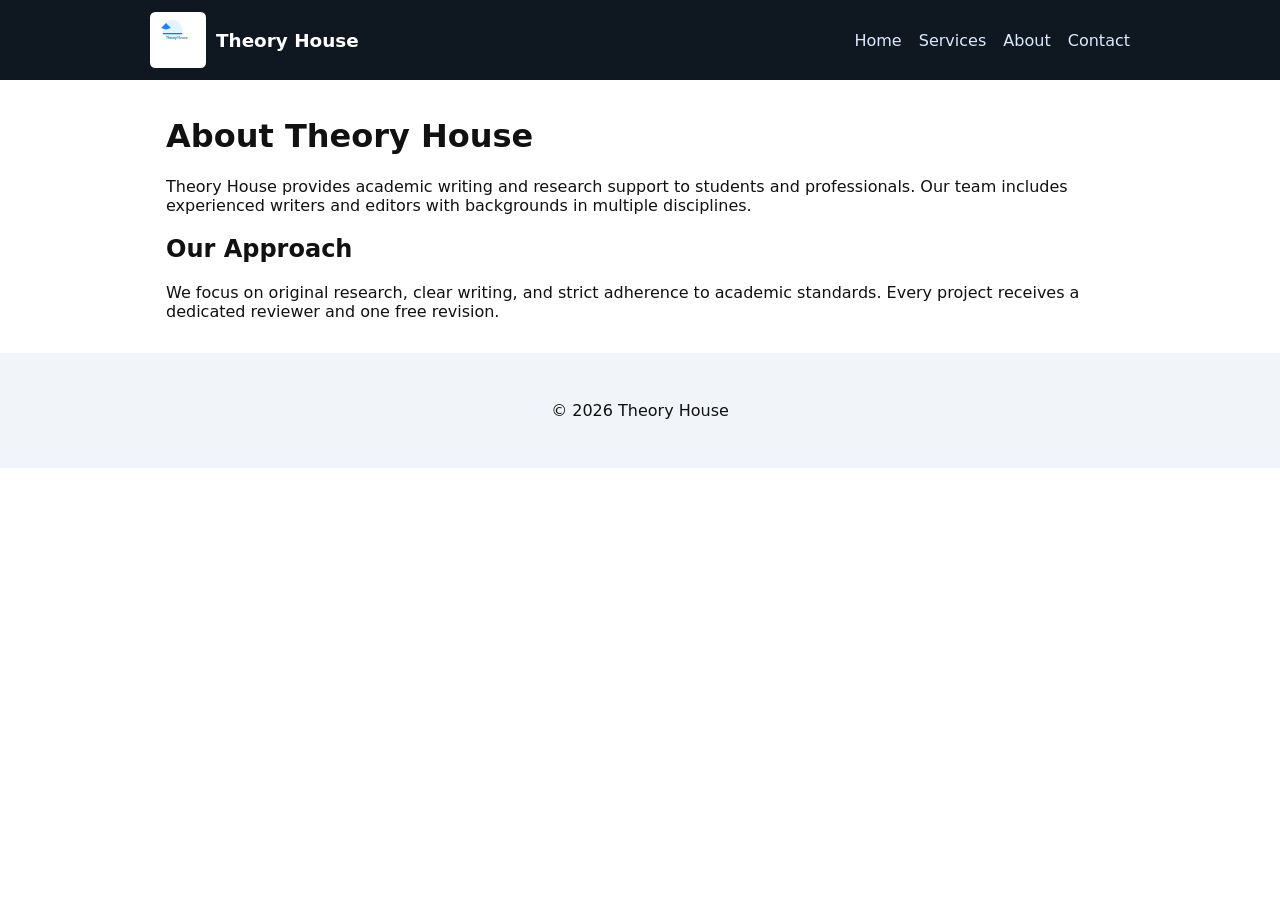
==== about.html @ 5266f12f "Add multi-page site, styles, and placeholder images/logo" ====
<!doctype html>
<html lang="en">
<head>
  <meta charset="utf-8" />
  <meta name="viewport" content="width=device-width,initial-scale=1" />
  <title>About — Theory House</title>
  <link rel="stylesheet" href="/styles.css">
</head>
<body>
  <header class="site-header">
    <div class="container header-inner">
      <a class="brand" href="/index.html">
        <img class="logo" src="/images/logo.svg" alt="Theory House logo">
        <span class="site-title">Theory House</span>
      </a>
      <nav class="site-nav">
        <a href="/index.html">Home</a>
        <a href="/services.html">Services</a>
        <a href="/about.html">About</a>
        <a href="/contact.html">Contact</a>
      </nav>
    </div>
  </header>

  <main class="container">
    <h1>About Theory House</h1>
    <p>Theory House provides academic writing and research support to students and professionals. Our team includes experienced writers and editors with backgrounds in multiple disciplines.</p>

    <h2>Our Approach</h2>
    <p>We focus on original research, clear writing, and strict adherence to academic standards. Every project receives a dedicated reviewer and one free revision.</p>

  </main>

  <footer class="site-footer">
    <div class="container">
      <p>&copy; 2026 Theory House</p>
    </div>
  </footer>
</body>
</html>
---- styles.css ----
/* styles.css */
:root{--accent:#0b76ff;--bg:#fff;--text:#111}
*{box-sizing:border-box}
body{font-family:system-ui,-apple-system,Segoe UI,Roboto,Arial,Helvetica,sans-serif;color:var(--text);margin:0;background:var(--bg)}
.container{max-width:980px;margin:0 auto;padding:1rem}
.site-header{background:#0f1720;color:#fff}
.header-inner{display:flex;align-items:center;justify-content:space-between;padding:0.75rem 0}
.brand{display:flex;align-items:center;gap:10px;text-decoration:none;color:inherit}
.logo{height:56px;width:auto}
.site-title{font-weight:700;font-size:1.15rem}
.site-nav a{color:#dbeafe;margin-left:12px;text-decoration:none}
.hero{display:flex;gap:24px;align-items:center;padding:2rem 0}
.hero-image{width:220px;max-width:35%;height:auto}
.hero-text h1{margin:0 0 0.5rem 0;font-size:1.8rem}
.cta{display:inline-block;background:var(--accent);color:#fff;padding:10px 14px;border-radius:6px;text-decoration:none}
.preview-grid{display:grid;grid-template-columns:repeat(auto-fit,minmax(220px,1fr));gap:16px;margin-top:1.5rem}
.preview-grid article{background:#f8fafc;padding:16px;border-radius:8px}
.preview-grid img{height:80px;width:auto}
.service{display:flex;gap:18px;align-items:flex-start;padding:18px 0;border-bottom:1px solid #eee}
.service img{width:140px}
.contact-form label{display:block;margin-bottom:0.75rem}
.contact-form input,.contact-form textarea,.contact-form select{width:100%;padding:8px;border:1px solid #ddd;border-radius:6px}
button{background:var(--accent);border:none;color:#fff;padding:10px 14px;border-radius:6px}
.site-footer{padding:1rem 0;text-align:center;background:#f1f5f9}
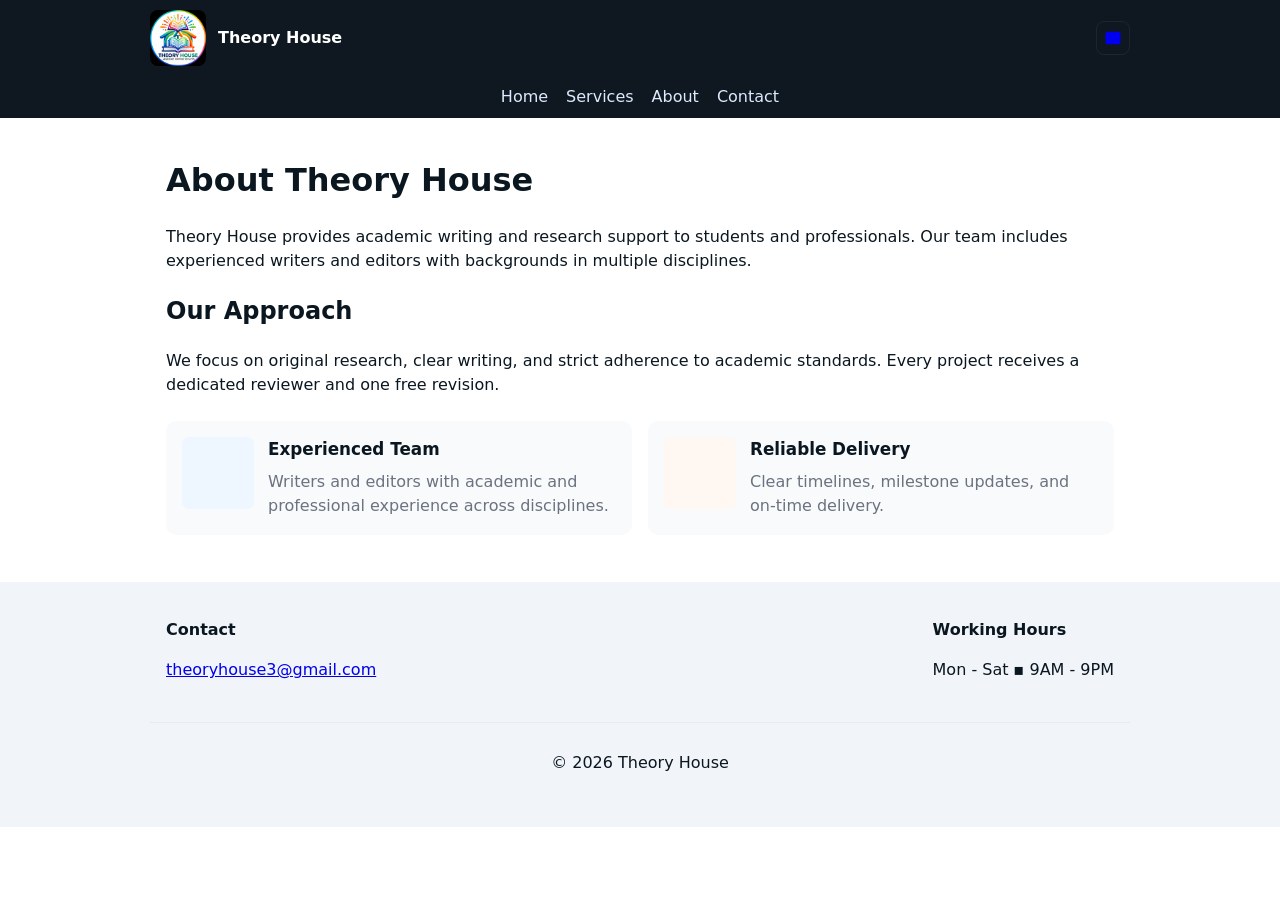
==== commit 35aad32a: "Refactor header and footer in about.html Updated header and footer structure for consistency and add" ====
--- a/about.html
+++ b/about.html
@@ -4,22 +4,23 @@
   <meta charset="utf-8" />
   <meta name="viewport" content="width=device-width,initial-scale=1" />
   <title>About — Theory House</title>
-  <link rel="stylesheet" href="/styles.css">
+  <link rel="stylesheet" href="styles.css">
 </head>
 <body>
+  <!-- reuse same header/nav as index.html for consistency -->
   <header class="site-header">
-    <div class="container header-inner">
-      <a class="brand" href="/index.html">
-        <img class="logo" src="/images/logo.svg" alt="Theory House logo">
+    <div class="container header-top">
+      <a class="brand" href="index.html">
+        <img class="logo-img" src="Images/logo.png" alt="Theory House logo">
         <span class="site-title">Theory House</span>
       </a>
-      <nav class="site-nav">
-        <a href="/index.html">Home</a>
-        <a href="/services.html">Services</a>
-        <a href="/about.html">About</a>
-        <a href="/contact.html">Contact</a>
-      </nav>
+      <div class="header-contacts">
+        <a class="contact-link" href="mailto:theoryhouse3@gmail.com" title="Email us">
+          <svg class="icon" viewBox="0 0 24 24" aria-hidden><path d="M3 6.75A2.25 2.25 0 0 1 5.25 4.5h13.5A2.25 2.25 0 0 1 21 6.75v10.5A2.25 2.25 0 0 1 18.75 19.5H5.25A2.25 2.25 0 0 1 3 17.25V6.75z"/><path d="M21 6.75l-9 6-9-6"/></svg>
+        </a>
+      </div>
     </div>
+    <nav class="site-nav container"><a href="index.html">Home</a><a href="services.html">Services</a><a href="about.html">About</a><a href="contact.html">Contact</a></nav>
   </header>
 
   <main class="container">
@@ -29,12 +30,35 @@
     <h2>Our Approach</h2>
     <p>We focus on original research, clear writing, and strict adherence to academic standards. Every project receives a dedicated reviewer and one free revision.</p>
 
+    <section class="preview-grid" aria-label="About visuals">
+      <article class="card">
+        <div class="card-media">
+          <svg viewBox="0 0 80 80" class="card-illustration"><rect width="80" height="80" rx="8" fill="#eef6ff"/></svg>
+        </div>
+        <div class="card-body">
+          <h3>Experienced Team</h3>
+          <p>Writers and editors with academic and professional experience across disciplines.</p>
+        </div>
+      </article>
+
+      <article class="card">
+        <div class="card-media">
+          <svg viewBox="0 0 80 80" class="card-illustration"><rect width="80" height="80" rx="8" fill="#fff7f1"/></svg>
+        </div>
+        <div class="card-body">
+          <h3>Reliable Delivery</h3>
+          <p>Clear timelines, milestone updates, and on-time delivery.</p>
+        </div>
+      </article>
+    </section>
   </main>
 
   <footer class="site-footer">
-    <div class="container">
-      <p>&copy; 2026 Theory House</p>
+    <div class="container footer-inner">
+      <div class="footer-block"><strong>Contact</strong><p><a href="mailto:theoryhouse3@gmail.com">theoryhouse3@gmail.com</a></p></div>
+      <div class="footer-block"><strong>Working Hours</strong><p>Mon - Sat ▪︎ 9AM - 9PM</p></div>
     </div>
+    <div class="container footer-bottom"><p>&copy; 2026 Theory House</p></div>
   </footer>
 </body>
 </html>
--- a/styles.css
+++ b/styles.css
@@ -1,24 +1,95 @@
-/* styles.css */
-:root{--accent:#0b76ff;--bg:#fff;--text:#111}
+/* Clean responsive stylesheet for Theory House */
+:root{
+  --accent:#0b76ff;
+  --bg:#ffffff;
+  --muted:#6b7280;
+  --header-bg:#0f1720;
+  --card-bg:#f8fafc;
+  --text:#0b1720;
+  --max-width:980px;
+}
+
 *{box-sizing:border-box}
-body{font-family:system-ui,-apple-system,Segoe UI,Roboto,Arial,Helvetica,sans-serif;color:var(--text);margin:0;background:var(--bg)}
-.container{max-width:980px;margin:0 auto;padding:1rem}
-.site-header{background:#0f1720;color:#fff}
-.header-inner{display:flex;align-items:center;justify-content:space-between;padding:0.75rem 0}
-.brand{display:flex;align-items:center;gap:10px;text-decoration:none;color:inherit}
-.logo{height:56px;width:auto}
-.site-title{font-weight:700;font-size:1.15rem}
-.site-nav a{color:#dbeafe;margin-left:12px;text-decoration:none}
-.hero{display:flex;gap:24px;align-items:center;padding:2rem 0}
-.hero-image{width:220px;max-width:35%;height:auto}
-.hero-text h1{margin:0 0 0.5rem 0;font-size:1.8rem}
-.cta{display:inline-block;background:var(--accent);color:#fff;padding:10px 14px;border-radius:6px;text-decoration:none}
-.preview-grid{display:grid;grid-template-columns:repeat(auto-fit,minmax(220px,1fr));gap:16px;margin-top:1.5rem}
-.preview-grid article{background:#f8fafc;padding:16px;border-radius:8px}
-.preview-grid img{height:80px;width:auto}
-.service{display:flex;gap:18px;align-items:flex-start;padding:18px 0;border-bottom:1px solid #eee}
-.service img{width:140px}
-.contact-form label{display:block;margin-bottom:0.75rem}
-.contact-form input,.contact-form textarea,.contact-form select{width:100%;padding:8px;border:1px solid #ddd;border-radius:6px}
-button{background:var(--accent);border:none;color:#fff;padding:10px 14px;border-radius:6px}
-.site-footer{padding:1rem 0;text-align:center;background:#f1f5f9}
+html,body{height:100%}
+body{
+  margin:0;
+  font-family:Inter,system-ui,-apple-system,Segoe UI,Roboto,Arial,Helvetica,sans-serif;
+  color:var(--text);
+  background:var(--bg);
+  -webkit-font-smoothing:antialiased;
+  -moz-osx-font-smoothing:grayscale;
+  line-height:1.5;
+}
+
+/* container */
+.container{max-width:var(--max-width);margin:0 auto;padding:1rem}
+
+/* header */
+.site-header{background:var(--header-bg);color:#fff}
+.header-top{display:flex;align-items:center;justify-content:space-between;padding:0.6rem 0}
+.brand{display:flex;align-items:center;gap:12px;text-decoration:none;color:inherit}
+.logo-img{height:56px;width:auto;border-radius:8px;display:block}
+.site-title{font-weight:800;font-size:1rem;line-height:1;color:#fff}
+
+/* header contacts */
+.header-contacts{display:flex;gap:10px;align-items:center}
+.contact-link{display:inline-flex;align-items:center;justify-content:center;padding:6px;border-radius:8px;background:transparent;border:1px solid rgba(255,255,255,0.06)}
+.contact-link .icon{width:20px;height:20px;fill:currentColor;display:block}
+.contact-link.whatsapp .icon{fill:#25D366}
+
+/* nav */
+.site-nav{display:flex;gap:18px;justify-content:center;padding:0.6rem 0}
+.site-nav a{color:#dbeafe;text-decoration:none;font-weight:500}
+.site-nav a:hover{text-decoration:underline}
+
+/* hero */
+.hero{display:flex;gap:22px;align-items:center;padding:2rem 0}
+.hero-media{flex:0 0 200px}
+.illustration{width:200px;height:auto;border-radius:8px}
+.hero-text{flex:1;min-width:0}
+.hero-text h1{font-size:2rem;margin:0 0 0.5rem}
+.hero-text p{margin:0 0 1rem;color:var(--muted)}
+.cta{display:inline-block;background:var(--accent);color:#fff;padding:10px 16px;border-radius:8px;text-decoration:none;font-weight:600}
+
+/* preview grid / cards */
+.preview-grid{display:grid;grid-template-columns:repeat(auto-fit,minmax(240px,1fr));gap:16px;margin-top:1.5rem}
+.card{background:var(--card-bg);padding:16px;border-radius:10px;display:flex;gap:14px;align-items:flex-start;box-shadow:0 1px 0 rgba(16,24,40,0.02)}
+.card-media{flex:0 0 72px}
+.card-illustration{width:72px;height:72px}
+.card-body h3{margin:0 0 8px;font-size:1.05rem}
+.card-body p{margin:0;color:var(--muted)}
+
+/* footer */
+.site-footer{background:#f1f5f9;padding:1.25rem 0;margin-top:2rem}
+.footer-inner{display:flex;flex-wrap:wrap;gap:1rem;justify-content:space-between;padding-bottom:0.75rem}
+.footer-block{min-width:180px}
+.footer-bottom{border-top:1px solid rgba(0,0,0,0.04);padding-top:0.75rem;text-align:center;margin-top:0.75rem}
+
+/* small screen tweaks */
+@media (max-width:720px){
+  .header-top{padding:0.5rem 0}
+  .site-nav{gap:12px;padding:0.5rem 0;font-size:0.95rem;overflow-x:auto}
+  .hero{flex-direction:column;align-items:flex-start}
+  .hero-media{width:100%}
+  .illustration{width:100%;max-width:320px}
+  .hero-text h1{font-size:1.6rem}
+  .preview-grid{grid-template-columns:1fr;gap:12px}
+  .logo-img{height:48px}
+  .site-title{font-size:0.95rem}
+  .contact-link{padding:6px}
+}
+
+/* small accessibility helper */
+.sr-only{position:absolute;width:1px;height:1px;padding:0;margin:-1px;overflow:hidden;clip:rect(0,0,0,0);white-space:nowrap;border:0}
+
+/* small screen refinements to avoid 'zoomed-in' look */
+@media (max-width:420px){
+  .hero-text h1 { font-size:1.4rem !important; line-height:1.25; }
+  .hero { padding:1.2rem 0; gap:12px; }
+  .hero-text p { font-size:0.95rem; }
+  .card-body h3 { font-size:1rem; }
+  .card-body p { font-size:0.95rem; }
+  .container { padding:0.75rem; }
+  .logo-img { height:44px; }
+  .site-nav { gap:12px; font-size:0.95rem; }
+}
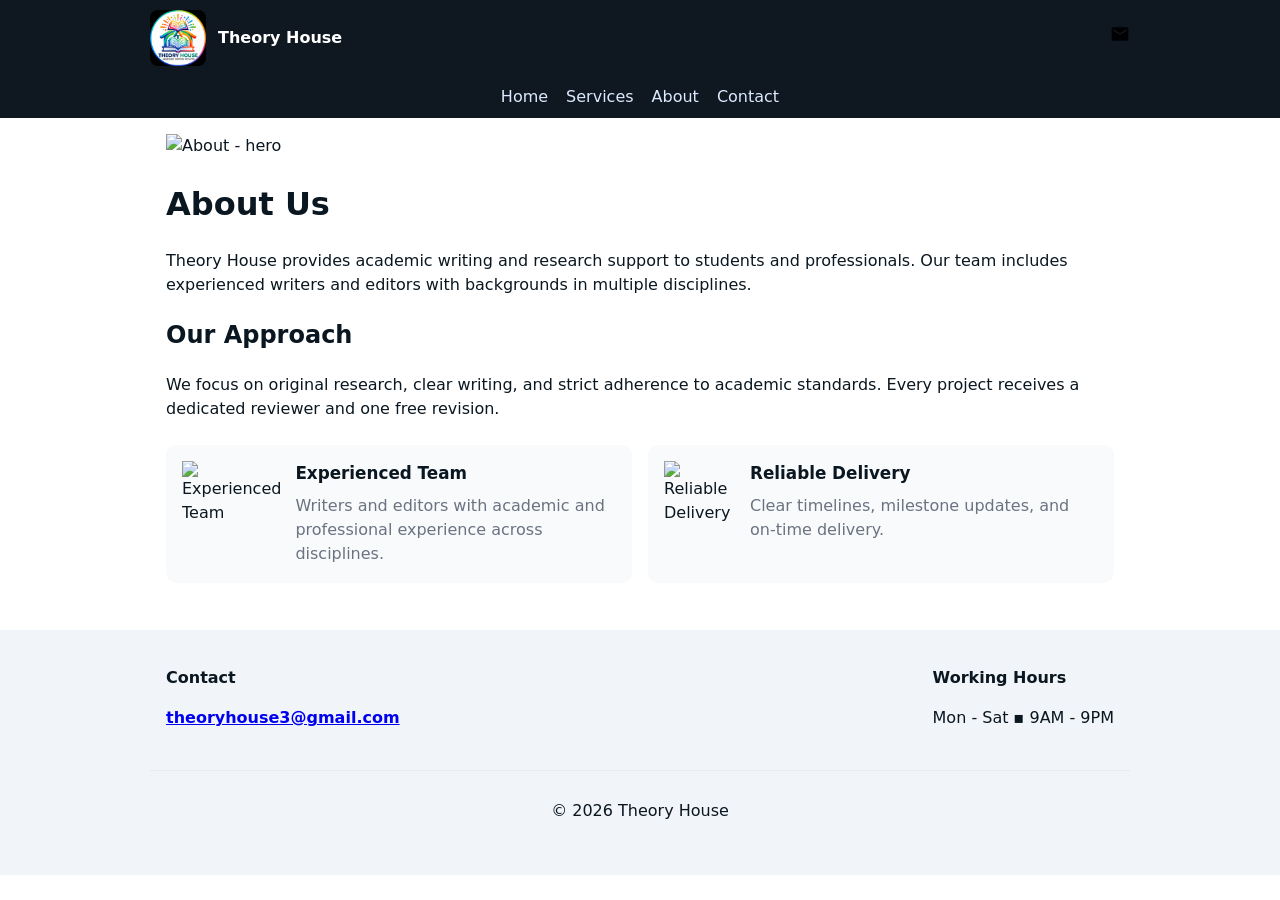
==== commit ac243a0f: "About: change heading to About Us and add images" ====
--- a/about.html
+++ b/about.html
@@ -3,28 +3,29 @@
 <head>
   <meta charset="utf-8" />
   <meta name="viewport" content="width=device-width,initial-scale=1" />
-  <title>About — Theory House</title>
+  <title>About Us — Theory House</title>
   <link rel="stylesheet" href="styles.css">
 </head>
 <body>
-  <!-- reuse same header/nav as index.html for consistency -->
   <header class="site-header">
     <div class="container header-top">
-      <a class="brand" href="index.html">
-        <img class="logo-img" src="Images/logo.png" alt="Theory House logo">
-        <span class="site-title">Theory House</span>
-      </a>
-      <div class="header-contacts">
-        <a class="contact-link" href="mailto:theoryhouse3@gmail.com" title="Email us">
-          <svg class="icon" viewBox="0 0 24 24" aria-hidden><path d="M3 6.75A2.25 2.25 0 0 1 5.25 4.5h13.5A2.25 2.25 0 0 1 21 6.75v10.5A2.25 2.25 0 0 1 18.75 19.5H5.25A2.25 2.25 0 0 1 3 17.25V6.75z"/><path d="M21 6.75l-9 6-9-6"/></svg>
-        </a>
+      <a class="brand" href="index.html"><img class="logo-img" src="Images/logo.png" alt="Theory House logo"><span class="site-title">Theory House</span></a>
+      <div class="header-contacts" aria-hidden>
+        <a class="contact-icon" href="mailto:theoryhouse3@gmail.com" aria-label="Email"><svg class="icon email-icon" viewBox="0 0 24 24" width="20" height="20" aria-hidden><path d="M20 4H4a2 2 0 0 0-2 2v12a2 2 0 0 0 2 2h16a2 2 0 0 0 2-2V6a2 2 0 0 0-2-2zm0 4-8 5L4 8V6l8 5 8-5v2z"/></svg></a>
       </div>
     </div>
     <nav class="site-nav container"><a href="index.html">Home</a><a href="services.html">Services</a><a href="about.html">About</a><a href="contact.html">Contact</a></nav>
   </header>
 
   <main class="container">
-    <h1>About Theory House</h1>
+    <!-- About hero image BEFORE heading -->
+    <div class="about-hero">
+      <img src="Images/1-images-about.png" alt="About - hero" class="about-hero-img" loading="lazy">
+    </div>
+
+    <!-- "About Us" - joined bold writing -->
+    <h1 class="about-title">About Us</h1>
+
     <p>Theory House provides academic writing and research support to students and professionals. Our team includes experienced writers and editors with backgrounds in multiple disciplines.</p>
 
     <h2>Our Approach</h2>
@@ -32,30 +33,20 @@
 
     <section class="preview-grid" aria-label="About visuals">
       <article class="card">
-        <div class="card-media">
-          <svg viewBox="0 0 80 80" class="card-illustration"><rect width="80" height="80" rx="8" fill="#eef6ff"/></svg>
-        </div>
-        <div class="card-body">
-          <h3>Experienced Team</h3>
-          <p>Writers and editors with academic and professional experience across disciplines.</p>
-        </div>
+        <div class="card-media"><img src="Images/2-images-about.png" alt="Experienced Team" class="card-img" loading="lazy"></div>
+        <div class="card-body"><h3>Experienced Team</h3><p>Writers and editors with academic and professional experience across disciplines.</p></div>
       </article>
 
       <article class="card">
-        <div class="card-media">
-          <svg viewBox="0 0 80 80" class="card-illustration"><rect width="80" height="80" rx="8" fill="#fff7f1"/></svg>
-        </div>
-        <div class="card-body">
-          <h3>Reliable Delivery</h3>
-          <p>Clear timelines, milestone updates, and on-time delivery.</p>
-        </div>
+        <div class="card-media"><img src="Images/3-images-about.png" alt="Reliable Delivery" class="card-img" loading="lazy"></div>
+        <div class="card-body"><h3>Reliable Delivery</h3><p>Clear timelines, milestone updates, and on-time delivery.</p></div>
       </article>
     </section>
   </main>
 
   <footer class="site-footer">
     <div class="container footer-inner">
-      <div class="footer-block"><strong>Contact</strong><p><a href="mailto:theoryhouse3@gmail.com">theoryhouse3@gmail.com</a></p></div>
+      <div class="footer-block"><strong>Contact</strong><p><a href="mailto:theoryhouse3@gmail.com"><strong>theoryhouse3@gmail.com</strong></a></p></div>
       <div class="footer-block"><strong>Working Hours</strong><p>Mon - Sat ▪︎ 9AM - 9PM</p></div>
     </div>
     <div class="container footer-bottom"><p>&copy; 2026 Theory House</p></div>
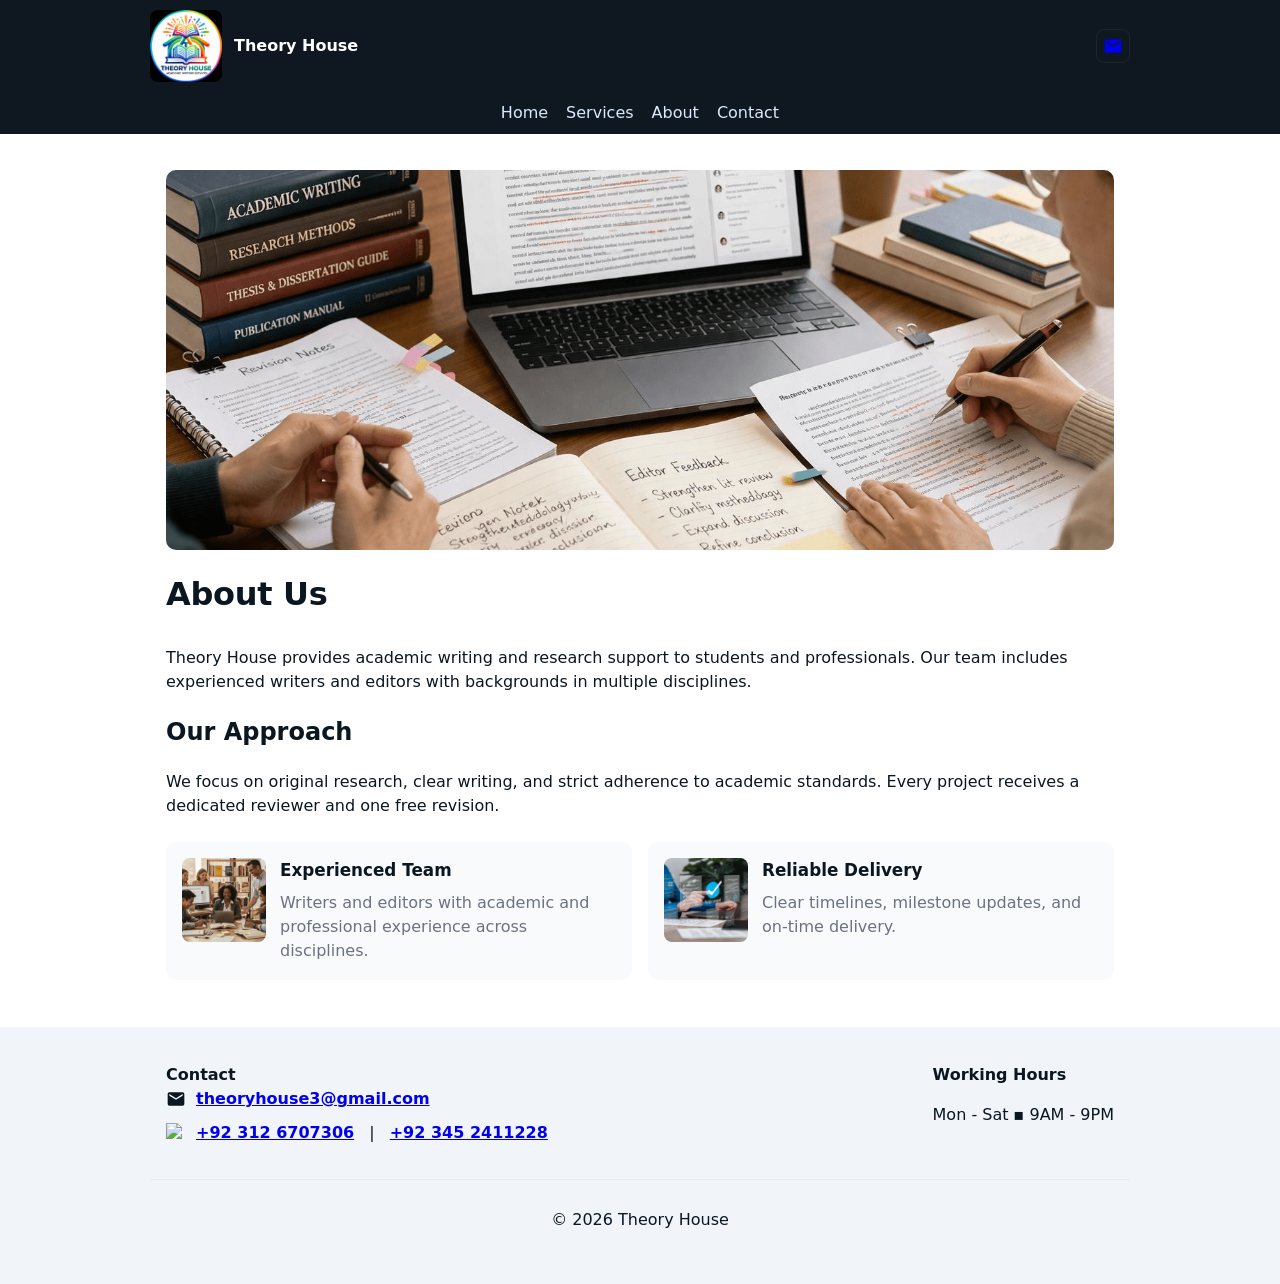
==== commit e3f18653: "About: fix image paths and change heading to About Us" ====
--- a/about.html
+++ b/about.html
@@ -20,7 +20,7 @@
   <main class="container">
     <!-- About hero image BEFORE heading -->
     <div class="about-hero">
-      <img src="Images/1-images-about.png" alt="About - hero" class="about-hero-img" loading="lazy">
+      <img src="Images/Images/1-images-about.png" alt="About - hero" class="about-hero-img" loading="lazy">
     </div>
 
     <!-- "About Us" - joined bold writing -->
@@ -33,12 +33,12 @@
 
     <section class="preview-grid" aria-label="About visuals">
       <article class="card">
-        <div class="card-media"><img src="Images/2-images-about.png" alt="Experienced Team" class="card-img" loading="lazy"></div>
+        <div class="card-media"><img src="Images/Images/2-images-about.png" alt="Experienced Team" class="card-img" loading="lazy"></div>
         <div class="card-body"><h3>Experienced Team</h3><p>Writers and editors with academic and professional experience across disciplines.</p></div>
       </article>
 
       <article class="card">
-        <div class="card-media"><img src="Images/3-images-about.png" alt="Reliable Delivery" class="card-img" loading="lazy"></div>
+        <div class="card-media"><img src="Images/Images/3-images-about.png" alt="Reliable Delivery" class="card-img" loading="lazy"></div>
         <div class="card-body"><h3>Reliable Delivery</h3><p>Clear timelines, milestone updates, and on-time delivery.</p></div>
       </article>
     </section>
@@ -46,7 +46,21 @@
 
   <footer class="site-footer">
     <div class="container footer-inner">
-      <div class="footer-block"><strong>Contact</strong><p><a href="mailto:theoryhouse3@gmail.com"><strong>theoryhouse3@gmail.com</strong></a></p></div>
+      <div class="footer-block">
+        <strong>Contact</strong>
+        <p class="contact-line footer-contact">
+          <svg class="icon email-icon" viewBox="0 0 24 24" width="18" height="18" aria-hidden><path d="M20 4H4a2 2 0 0 0-2 2v12a2 2 0 0 0 2 2h16a2 2 0 0 0 2-2V6a2 2 0 0 0-2-2zm0 4-8 5L4 8V6l8 5 8-5v2z"/></svg>
+          <a href="mailto:theoryhouse3@gmail.com"><strong>theoryhouse3@gmail.com</strong></a>
+        </p>
+
+        <p class="contact-line footer-contact">
+          <img src="Images/Images/whatsapp-icon.png" alt="WhatsApp" class="wa-img" />
+          <a href="https://wa.me/923126707306" target="_blank" rel="noopener" class="contact-numbers"><strong>+92 312 6707306</strong></a>
+          &nbsp;|&nbsp;
+          <a href="https://wa.me/923452411228" target="_blank" rel="noopener" class="contact-numbers"><strong>+92 345 2411228</strong></a>
+        </p>
+      </div>
+
       <div class="footer-block"><strong>Working Hours</strong><p>Mon - Sat ▪︎ 9AM - 9PM</p></div>
     </div>
     <div class="container footer-bottom"><p>&copy; 2026 Theory House</p></div>
--- a/styles.css
+++ b/styles.css
@@ -9,6 +9,7 @@
   --max-width:980px;
 }
 
+/* base */
 *{box-sizing:border-box}
 html,body{height:100%}
 body{
@@ -20,22 +21,20 @@
   -moz-osx-font-smoothing:grayscale;
   line-height:1.5;
 }
-
-/* container */
 .container{max-width:var(--max-width);margin:0 auto;padding:1rem}
 
 /* header */
 .site-header{background:var(--header-bg);color:#fff}
 .header-top{display:flex;align-items:center;justify-content:space-between;padding:0.6rem 0}
 .brand{display:flex;align-items:center;gap:12px;text-decoration:none;color:inherit}
-.logo-img{height:56px;width:auto;border-radius:8px;display:block}
+/* logo made slightly larger as requested */
+.logo-img{height:72px;width:auto;border-radius:8px;display:block}
 .site-title{font-weight:800;font-size:1rem;line-height:1;color:#fff}
 
-/* header contacts */
+/* header icons - now only email in header (no whatsapp in header) */
 .header-contacts{display:flex;gap:10px;align-items:center}
-.contact-link{display:inline-flex;align-items:center;justify-content:center;padding:6px;border-radius:8px;background:transparent;border:1px solid rgba(255,255,255,0.06)}
-.contact-link .icon{width:20px;height:20px;fill:currentColor;display:block}
-.contact-link.whatsapp .icon{fill:#25D366}
+.contact-icon{display:inline-flex;align-items:center;justify-content:center;padding:6px;border-radius:8px;background:transparent;border:1px solid rgba(255,255,255,0.06)}
+.contact-icon .icon{width:20px;height:20px;fill:currentColor;display:block}
 
 /* nav */
 .site-nav{display:flex;gap:18px;justify-content:center;padding:0.6rem 0}
@@ -43,21 +42,50 @@
 .site-nav a:hover{text-decoration:underline}
 
 /* hero */
-.hero{display:flex;gap:22px;align-items:center;padding:2rem 0}
-.hero-media{flex:0 0 200px}
-.illustration{width:200px;height:auto;border-radius:8px}
+.hero{display:flex;gap:22px;align-items:center;padding:2rem 0;flex-wrap:wrap}
+.hero-media{flex:0 0 100%;max-width:720px}
+.hero-video, .hero-image{width:100%;height:auto;border-radius:8px;display:block;object-fit:cover}
 .hero-text{flex:1;min-width:0}
 .hero-text h1{font-size:2rem;margin:0 0 0.5rem}
 .hero-text p{margin:0 0 1rem;color:var(--muted)}
 .cta{display:inline-block;background:var(--accent);color:#fff;padding:10px 16px;border-radius:8px;text-decoration:none;font-weight:600}
 
 /* preview grid / cards */
-.preview-grid{display:grid;grid-template-columns:repeat(auto-fit,minmax(240px,1fr));gap:16px;margin-top:1.5rem}
+.preview-grid{display:grid;grid-template-columns:repeat(auto-fit,minmax(260px,1fr));gap:16px;margin-top:1.5rem}
 .card{background:var(--card-bg);padding:16px;border-radius:10px;display:flex;gap:14px;align-items:flex-start;box-shadow:0 1px 0 rgba(16,24,40,0.02)}
 .card-media{flex:0 0 72px}
-.card-illustration{width:72px;height:72px}
+.card-img{width:72px;height:72px;object-fit:cover;border-radius:8px;display:block}
+@media (min-width:720px){ .card-img{width:84px;height:84px} }
 .card-body h3{margin:0 0 8px;font-size:1.05rem}
 .card-body p{margin:0;color:var(--muted)}
+
+/* about */
+.about-hero{margin:1.25rem 0;border-radius:10px;overflow:hidden}
+.about-hero-img{width:100%;height:auto;object-fit:cover;max-height:380px;display:block}
+.about-title{font-weight:800;letter-spacing:-0.3px;display:inline-block;margin:0 0 0.75rem}
+
+/* contact + working line styles */
+/* general contact line layout */
+.contact-line{display:flex;align-items:center;gap:10px;margin:0 0 0.6rem;color:var(--text);font-size:1rem}
+.contact-line .icon{flex:0 0 20px;width:20px;height:20px;fill:currentColor;display:inline-block}
+
+/* whatsapp icon as uploaded PNG */
+.wa-img { width:20px; height:20px; display:inline-block; object-fit:contain; }
+
+/* footer contact numbers styling: bold black for numbers */
+.contact-numbers a { color: #000; font-weight:700; text-decoration:none; }
+.contact-numbers a:hover { text-decoration:underline; }
+
+/* email link style */
+.contact-link-inline{color:var(--accent);text-decoration:none}
+
+/* working line: red dot and grey bold underlined hours */
+.working-line{display:flex;align-items:center;gap:8px;margin-top:0.4rem;font-size:1rem}
+.working-line .dot{display:inline-block;width:10px;height:10px;border-radius:50%;background:#cfcfcf;vertical-align:middle}
+.working-line .dot.red{background:#ff3b30}
+.working-line .work-days{margin-left:4px;color:var(--text);font-weight:600}
+.working-line .hours{margin-left:8px}
+.hours-text{color:#6b7280;font-weight:700;text-decoration:underline}
 
 /* footer */
 .site-footer{background:#f1f5f9;padding:1.25rem 0;margin-top:2rem}
@@ -71,12 +99,11 @@
   .site-nav{gap:12px;padding:0.5rem 0;font-size:0.95rem;overflow-x:auto}
   .hero{flex-direction:column;align-items:flex-start}
   .hero-media{width:100%}
-  .illustration{width:100%;max-width:320px}
   .hero-text h1{font-size:1.6rem}
   .preview-grid{grid-template-columns:1fr;gap:12px}
-  .logo-img{height:48px}
+  .logo-img{height:64px} /* slightly smaller on small screens */
   .site-title{font-size:0.95rem}
-  .contact-link{padding:6px}
+  .contact-icon{padding:6px}
 }
 
 /* small accessibility helper */
@@ -84,12 +111,12 @@
 
 /* small screen refinements to avoid 'zoomed-in' look */
 @media (max-width:420px){
-  .hero-text h1 { font-size:1.4rem !important; line-height:1.25; }
-  .hero { padding:1.2rem 0; gap:12px; }
-  .hero-text p { font-size:0.95rem; }
-  .card-body h3 { font-size:1rem; }
-  .card-body p { font-size:0.95rem; }
-  .container { padding:0.75rem; }
-  .logo-img { height:44px; }
-  .site-nav { gap:12px; font-size:0.95rem; }
+  .hero-text h1{font-size:1.4rem!important;line-height:1.25}
+  .hero{padding:1.2rem 0;gap:12px}
+  .hero-text p{font-size:0.95rem}
+  .card-body h3{font-size:1rem}
+  .card-body p{font-size:0.95rem}
+  .container{padding:0.75rem}
+  .logo-img{height:56px}
+  .site-nav{gap:12px;font-size:0.95rem}
 }
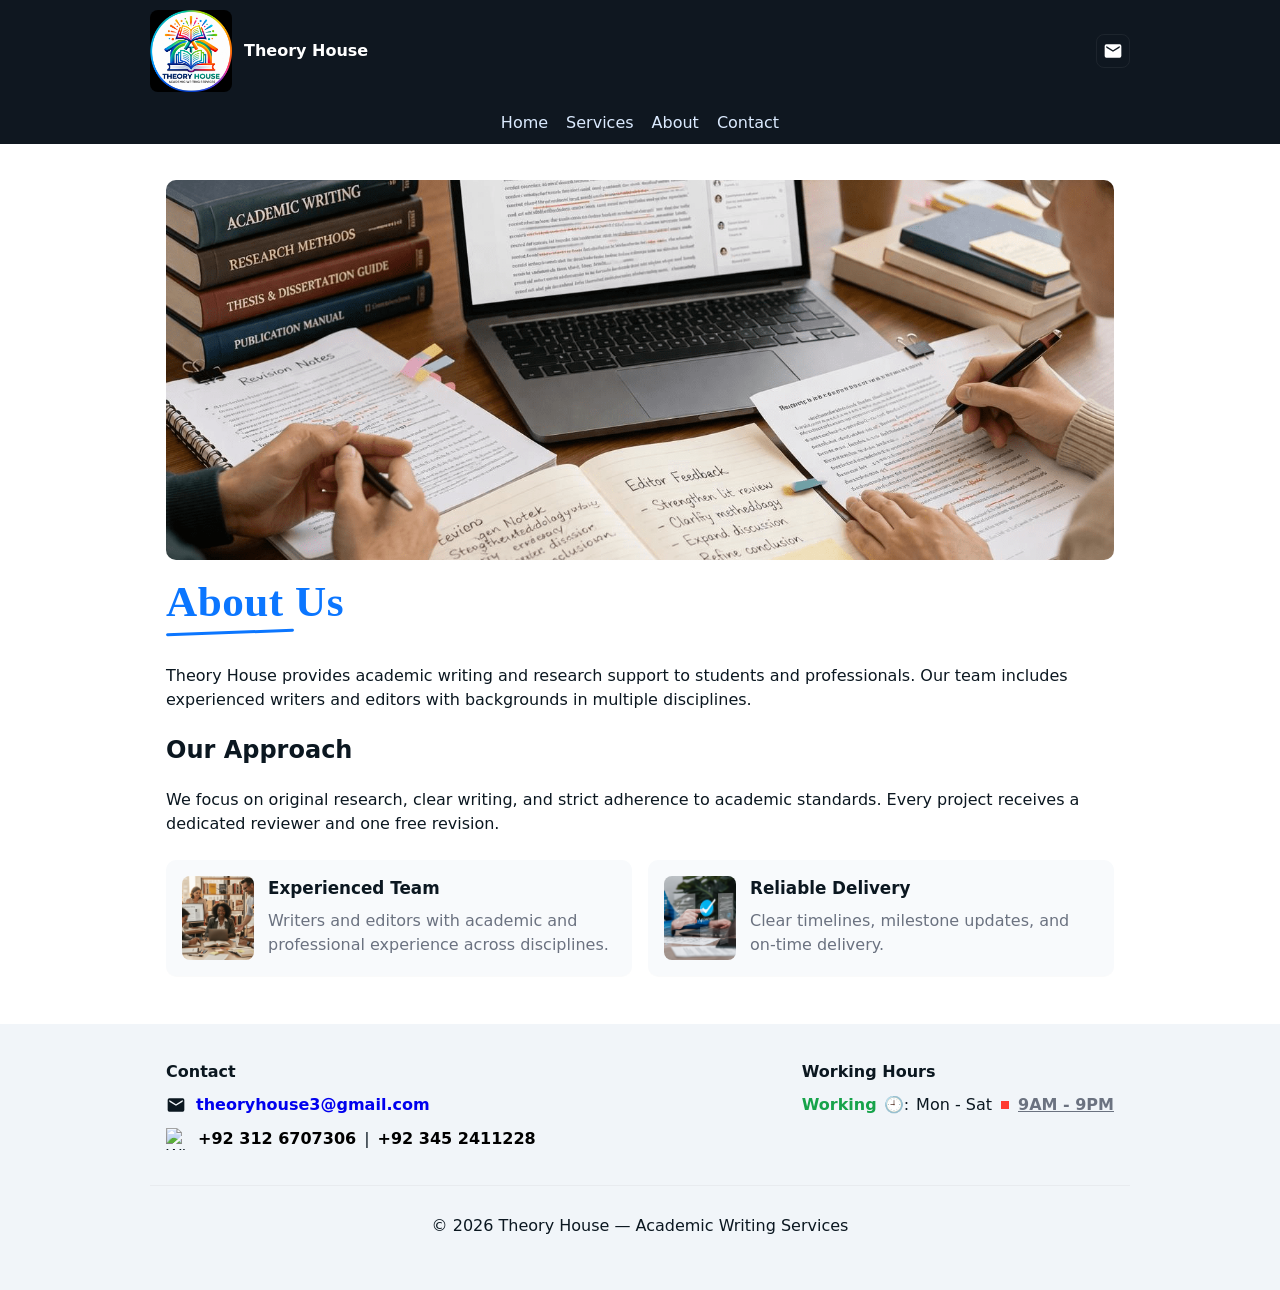
==== commit 2807ad39: "Update about.html" ====
--- a/about.html
+++ b/about.html
@@ -1,69 +1,285 @@
 <!doctype html>
 <html lang="en">
+
 <head>
-  <meta charset="utf-8" />
-  <meta name="viewport" content="width=device-width,initial-scale=1" />
+  <meta charset="utf-8">
+  <meta name="viewport" content="width=device-width,initial-scale=1">
   <title>About Us — Theory House</title>
   <link rel="stylesheet" href="styles.css">
 </head>
+
 <body>
-  <header class="site-header">
-    <div class="container header-top">
-      <a class="brand" href="index.html"><img class="logo-img" src="Images/logo.png" alt="Theory House logo"><span class="site-title">Theory House</span></a>
-      <div class="header-contacts" aria-hidden>
-        <a class="contact-icon" href="mailto:theoryhouse3@gmail.com" aria-label="Email"><svg class="icon email-icon" viewBox="0 0 24 24" width="20" height="20" aria-hidden><path d="M20 4H4a2 2 0 0 0-2 2v12a2 2 0 0 0 2 2h16a2 2 0 0 0 2-2V6a2 2 0 0 0-2-2zm0 4-8 5L4 8V6l8 5 8-5v2z"/></svg></a>
-      </div>
+
+<header class="site-header">
+
+  <div class="container header-top">
+
+    <a class="brand" href="index.html">
+
+      <img
+        class="logo-img"
+        src="Images/logo.png"
+        alt="Theory House logo">
+
+      <span class="site-title">
+        Theory House
+      </span>
+
+    </a>
+
+
+    <div class="header-contacts">
+
+      <a
+        class="contact-icon"
+        href="mailto:theoryhouse3@gmail.com"
+        aria-label="Email"
+        title="Email">
+
+        <svg
+          class="icon email-icon"
+          viewBox="0 0 24 24"
+          width="20"
+          height="20"
+          aria-hidden="true">
+
+          <path d="M20 4H4a2 2 0 0 0-2 2v12a2 2 0 0 0 2 2h16a2 2 0 0 0 2-2V6a2 2 0 0 0-2-2zm0 4-8 5L4 8V6l8 5 8-5v2z"/>
+
+        </svg>
+
+      </a>
+
     </div>
-    <nav class="site-nav container"><a href="index.html">Home</a><a href="services.html">Services</a><a href="about.html">About</a><a href="contact.html">Contact</a></nav>
-  </header>
-
-  <main class="container">
-    <!-- About hero image BEFORE heading -->
-    <div class="about-hero">
-      <img src="Images/Images/1-images-about.png" alt="About - hero" class="about-hero-img" loading="lazy">
+
+  </div>
+
+
+  <nav class="site-nav container" aria-label="Main navigation">
+
+    <a href="index.html">Home</a>
+    <a href="services.html">Services</a>
+    <a href="about.html">About</a>
+    <a href="contact.html">Contact</a>
+
+  </nav>
+
+</header>
+
+
+<main class="container">
+
+
+  <!-- ABOUT HERO IMAGE -->
+
+  <div class="about-hero">
+
+    <img
+      src="Images/Images/1-images-about.png"
+      alt="About Theory House"
+      class="about-hero-img"
+      loading="lazy">
+
+  </div>
+
+
+  <!-- CREATIVE ABOUT US HEADING -->
+
+  <h1 class="about-title">
+    About Us
+  </h1>
+
+
+  <p>
+    Theory House provides academic writing and research support
+    to students and professionals. Our team includes experienced
+    writers and editors with backgrounds in multiple disciplines.
+  </p>
+
+
+  <h2>
+    Our Approach
+  </h2>
+
+
+  <p>
+    We focus on original research, clear writing, and strict adherence
+    to academic standards. Every project receives a dedicated reviewer
+    and one free revision.
+  </p>
+
+
+  <!-- ABOUT VISUALS -->
+
+  <section
+    class="preview-grid"
+    aria-label="About visuals">
+
+
+    <article class="card">
+
+      <div class="card-media">
+
+        <img
+          src="Images/Images/2-images-about.png"
+          alt="Experienced Team"
+          class="card-img"
+          loading="lazy">
+
+      </div>
+
+      <div class="card-body">
+
+        <h3>
+          Experienced Team
+        </h3>
+
+        <p>
+          Writers and editors with academic and professional
+          experience across disciplines.
+        </p>
+
+      </div>
+
+    </article>
+
+
+    <article class="card">
+
+      <div class="card-media">
+
+        <img
+          src="Images/Images/3-images-about.png"
+          alt="Reliable Delivery"
+          class="card-img"
+          loading="lazy">
+
+      </div>
+
+      <div class="card-body">
+
+        <h3>
+          Reliable Delivery
+        </h3>
+
+        <p>
+          Clear timelines, milestone updates, and on-time delivery.
+        </p>
+
+      </div>
+
+    </article>
+
+
+  </section>
+
+</main>
+
+
+<footer class="site-footer">
+
+  <div class="container footer-inner">
+
+
+    <div class="footer-block">
+
+      <strong>Contact</strong>
+
+
+      <p class="footer-contact-line">
+
+        <svg
+          class="icon email-icon"
+          viewBox="0 0 24 24"
+          width="20"
+          height="20"
+          aria-hidden="true">
+
+          <path d="M20 4H4a2 2 0 0 0-2 2v12a2 2 0 0 0 2 2h16a2 2 0 0 0 2-2V6a2 2 0 0 0-2-2zm0 4-8 5L4 8V6l8 5 8-5v2z"/>
+
+        </svg>
+
+        <a href="mailto:theoryhouse3@gmail.com">
+          <strong>theoryhouse3@gmail.com</strong>
+        </a>
+
+      </p>
+
+
+      <p class="footer-contact-line">
+
+        <img
+          src="Images/Images/whatsapp-icon.png"
+          alt="WhatsApp"
+          class="wa-img">
+
+        <span class="contact-numbers">
+
+          <a
+            href="https://wa.me/923126707306"
+            target="_blank"
+            rel="noopener">
+            +92 312 6707306
+          </a>
+
+          <span>|</span>
+
+          <a
+            href="https://wa.me/923452411228"
+            target="_blank"
+            rel="noopener">
+            +92 345 2411228
+          </a>
+
+        </span>
+
+      </p>
+
     </div>
 
-    <!-- "About Us" - joined bold writing -->
-    <h1 class="about-title">About Us</h1>
-
-    <p>Theory House provides academic writing and research support to students and professionals. Our team includes experienced writers and editors with backgrounds in multiple disciplines.</p>
-
-    <h2>Our Approach</h2>
-    <p>We focus on original research, clear writing, and strict adherence to academic standards. Every project receives a dedicated reviewer and one free revision.</p>
-
-    <section class="preview-grid" aria-label="About visuals">
-      <article class="card">
-        <div class="card-media"><img src="Images/Images/2-images-about.png" alt="Experienced Team" class="card-img" loading="lazy"></div>
-        <div class="card-body"><h3>Experienced Team</h3><p>Writers and editors with academic and professional experience across disciplines.</p></div>
-      </article>
-
-      <article class="card">
-        <div class="card-media"><img src="Images/Images/3-images-about.png" alt="Reliable Delivery" class="card-img" loading="lazy"></div>
-        <div class="card-body"><h3>Reliable Delivery</h3><p>Clear timelines, milestone updates, and on-time delivery.</p></div>
-      </article>
-    </section>
-  </main>
-
-  <footer class="site-footer">
-    <div class="container footer-inner">
-      <div class="footer-block">
-        <strong>Contact</strong>
-        <p class="contact-line footer-contact">
-          <svg class="icon email-icon" viewBox="0 0 24 24" width="18" height="18" aria-hidden><path d="M20 4H4a2 2 0 0 0-2 2v12a2 2 0 0 0 2 2h16a2 2 0 0 0 2-2V6a2 2 0 0 0-2-2zm0 4-8 5L4 8V6l8 5 8-5v2z"/></svg>
-          <a href="mailto:theoryhouse3@gmail.com"><strong>theoryhouse3@gmail.com</strong></a>
-        </p>
-
-        <p class="contact-line footer-contact">
-          <img src="Images/Images/whatsapp-icon.png" alt="WhatsApp" class="wa-img" />
-          <a href="https://wa.me/923126707306" target="_blank" rel="noopener" class="contact-numbers"><strong>+92 312 6707306</strong></a>
-          &nbsp;|&nbsp;
-          <a href="https://wa.me/923452411228" target="_blank" rel="noopener" class="contact-numbers"><strong>+92 345 2411228</strong></a>
-        </p>
-      </div>
-
-      <div class="footer-block"><strong>Working Hours</strong><p>Mon - Sat ▪︎ 9AM - 9PM</p></div>
+
+    <div class="footer-block">
+
+      <strong>Working Hours</strong>
+
+      <p class="footer-working-line">
+
+        <strong class="working-label">
+          Working
+        </strong>
+
+        <span class="clock">
+          🕘:
+        </span>
+
+        <span class="work-days">
+          Mon - Sat
+        </span>
+
+        <span
+          class="working-dot"
+          aria-hidden="true">
+        </span>
+
+        <span class="hours-text">
+          9AM - 9PM
+        </span>
+
+      </p>
+
     </div>
-    <div class="container footer-bottom"><p>&copy; 2026 Theory House</p></div>
-  </footer>
+
+  </div>
+
+
+  <div class="container footer-bottom">
+
+    <p>
+      &copy; 2026 Theory House — Academic Writing Services
+    </p>
+
+  </div>
+
+</footer>
+
 </body>
 </html>
--- a/styles.css
+++ b/styles.css
@@ -1,4 +1,7 @@
-/* Clean responsive stylesheet for Theory House */
+/* =========================================================
+   THEORY HOUSE — MAIN STYLESHEET
+   ========================================================= */
+
 :root{
   --accent:#0b76ff;
   --bg:#ffffff;
@@ -9,114 +12,654 @@
   --max-width:980px;
 }
 
-/* base */
-*{box-sizing:border-box}
-html,body{height:100%}
+/* =========================================================
+   BASE
+   ========================================================= */
+
+*{
+  box-sizing:border-box;
+}
+
+html,
+body{
+  height:100%;
+}
+
 body{
   margin:0;
-  font-family:Inter,system-ui,-apple-system,Segoe UI,Roboto,Arial,Helvetica,sans-serif;
+  font-family:Inter,system-ui,-apple-system,"Segoe UI",Roboto,Arial,Helvetica,sans-serif;
   color:var(--text);
   background:var(--bg);
   -webkit-font-smoothing:antialiased;
   -moz-osx-font-smoothing:grayscale;
   line-height:1.5;
 }
-.container{max-width:var(--max-width);margin:0 auto;padding:1rem}
-
-/* header */
-.site-header{background:var(--header-bg);color:#fff}
-.header-top{display:flex;align-items:center;justify-content:space-between;padding:0.6rem 0}
-.brand{display:flex;align-items:center;gap:12px;text-decoration:none;color:inherit}
-/* logo made slightly larger as requested */
-.logo-img{height:72px;width:auto;border-radius:8px;display:block}
-.site-title{font-weight:800;font-size:1rem;line-height:1;color:#fff}
-
-/* header icons - now only email in header (no whatsapp in header) */
-.header-contacts{display:flex;gap:10px;align-items:center}
-.contact-icon{display:inline-flex;align-items:center;justify-content:center;padding:6px;border-radius:8px;background:transparent;border:1px solid rgba(255,255,255,0.06)}
-.contact-icon .icon{width:20px;height:20px;fill:currentColor;display:block}
-
-/* nav */
-.site-nav{display:flex;gap:18px;justify-content:center;padding:0.6rem 0}
-.site-nav a{color:#dbeafe;text-decoration:none;font-weight:500}
-.site-nav a:hover{text-decoration:underline}
-
-/* hero */
-.hero{display:flex;gap:22px;align-items:center;padding:2rem 0;flex-wrap:wrap}
-.hero-media{flex:0 0 100%;max-width:720px}
-.hero-video, .hero-image{width:100%;height:auto;border-radius:8px;display:block;object-fit:cover}
-.hero-text{flex:1;min-width:0}
-.hero-text h1{font-size:2rem;margin:0 0 0.5rem}
-.hero-text p{margin:0 0 1rem;color:var(--muted)}
-.cta{display:inline-block;background:var(--accent);color:#fff;padding:10px 16px;border-radius:8px;text-decoration:none;font-weight:600}
-
-/* preview grid / cards */
-.preview-grid{display:grid;grid-template-columns:repeat(auto-fit,minmax(260px,1fr));gap:16px;margin-top:1.5rem}
-.card{background:var(--card-bg);padding:16px;border-radius:10px;display:flex;gap:14px;align-items:flex-start;box-shadow:0 1px 0 rgba(16,24,40,0.02)}
-.card-media{flex:0 0 72px}
-.card-img{width:72px;height:72px;object-fit:cover;border-radius:8px;display:block}
-@media (min-width:720px){ .card-img{width:84px;height:84px} }
-.card-body h3{margin:0 0 8px;font-size:1.05rem}
-.card-body p{margin:0;color:var(--muted)}
-
-/* about */
-.about-hero{margin:1.25rem 0;border-radius:10px;overflow:hidden}
-.about-hero-img{width:100%;height:auto;object-fit:cover;max-height:380px;display:block}
-.about-title{font-weight:800;letter-spacing:-0.3px;display:inline-block;margin:0 0 0.75rem}
-
-/* contact + working line styles */
-/* general contact line layout */
-.contact-line{display:flex;align-items:center;gap:10px;margin:0 0 0.6rem;color:var(--text);font-size:1rem}
-.contact-line .icon{flex:0 0 20px;width:20px;height:20px;fill:currentColor;display:inline-block}
-
-/* whatsapp icon as uploaded PNG */
-.wa-img { width:20px; height:20px; display:inline-block; object-fit:contain; }
-
-/* footer contact numbers styling: bold black for numbers */
-.contact-numbers a { color: #000; font-weight:700; text-decoration:none; }
-.contact-numbers a:hover { text-decoration:underline; }
-
-/* email link style */
-.contact-link-inline{color:var(--accent);text-decoration:none}
-
-/* working line: red dot and grey bold underlined hours */
-.working-line{display:flex;align-items:center;gap:8px;margin-top:0.4rem;font-size:1rem}
-.working-line .dot{display:inline-block;width:10px;height:10px;border-radius:50%;background:#cfcfcf;vertical-align:middle}
-.working-line .dot.red{background:#ff3b30}
-.working-line .work-days{margin-left:4px;color:var(--text);font-weight:600}
-.working-line .hours{margin-left:8px}
-.hours-text{color:#6b7280;font-weight:700;text-decoration:underline}
-
-/* footer */
-.site-footer{background:#f1f5f9;padding:1.25rem 0;margin-top:2rem}
-.footer-inner{display:flex;flex-wrap:wrap;gap:1rem;justify-content:space-between;padding-bottom:0.75rem}
-.footer-block{min-width:180px}
-.footer-bottom{border-top:1px solid rgba(0,0,0,0.04);padding-top:0.75rem;text-align:center;margin-top:0.75rem}
-
-/* small screen tweaks */
+
+img,
+video{
+  max-width:100%;
+}
+
+.container{
+  max-width:var(--max-width);
+  margin:0 auto;
+  padding:1rem;
+}
+
+/* =========================================================
+   HEADER
+   ========================================================= */
+
+.site-header{
+  background:var(--header-bg);
+  color:#fff;
+}
+
+.header-top{
+  display:flex;
+  align-items:center;
+  justify-content:space-between;
+  padding:0.6rem 0;
+}
+
+.brand{
+  display:flex;
+  align-items:center;
+  gap:12px;
+  text-decoration:none;
+  color:inherit;
+}
+
+/* Larger Theory House logo */
+.logo-img{
+  height:82px;
+  width:auto;
+  border-radius:8px;
+  display:block;
+}
+
+.site-title{
+  font-weight:800;
+  font-size:1rem;
+  line-height:1;
+  color:#fff;
+}
+
+/* Header email icon */
+.header-contacts{
+  display:flex;
+  gap:10px;
+  align-items:center;
+}
+
+.contact-icon{
+  display:inline-flex;
+  align-items:center;
+  justify-content:center;
+  padding:6px;
+  border-radius:8px;
+  background:transparent;
+  border:1px solid rgba(255,255,255,0.06);
+  color:#fff;
+  text-decoration:none;
+}
+
+.contact-icon .icon{
+  width:20px;
+  height:20px;
+  fill:currentColor;
+  display:block;
+}
+
+/* =========================================================
+   NAVIGATION
+   ========================================================= */
+
+.site-nav{
+  display:flex;
+  gap:18px;
+  justify-content:center;
+  padding:0.6rem 0;
+}
+
+.site-nav a{
+  color:#dbeafe;
+  text-decoration:none;
+  font-weight:500;
+}
+
+.site-nav a:hover{
+  text-decoration:underline;
+}
+
+/* =========================================================
+   HOME HERO
+   ========================================================= */
+
+.hero{
+  display:flex;
+  gap:22px;
+  align-items:center;
+  padding:2rem 0;
+  flex-wrap:wrap;
+}
+
+/* Video appears before heading */
+.hero-media{
+  flex:0 0 100%;
+  width:100%;
+  max-width:720px;
+}
+
+.hero-video{
+  width:100%;
+  height:auto;
+  aspect-ratio:16 / 9;
+  border-radius:8px;
+  display:block;
+  object-fit:cover;
+  background:#000;
+}
+
+.hero-text{
+  flex:1;
+  min-width:0;
+}
+
+.hero-text h1{
+  font-size:2rem;
+  margin:0 0 0.5rem;
+}
+
+.hero-text p{
+  margin:0 0 1rem;
+  color:var(--muted);
+}
+
+.cta{
+  display:inline-block;
+  background:var(--accent);
+  color:#fff;
+  padding:10px 16px;
+  border-radius:8px;
+  text-decoration:none;
+  font-weight:600;
+}
+
+.cta:hover{
+  background:#0868df;
+}
+
+/* =========================================================
+   SERVICE / ABOUT CARDS
+   ========================================================= */
+
+.preview-grid{
+  display:grid;
+  grid-template-columns:repeat(auto-fit,minmax(260px,1fr));
+  gap:16px;
+  margin-top:1.5rem;
+}
+
+.card{
+  background:var(--card-bg);
+  padding:16px;
+  border-radius:10px;
+  display:flex;
+  gap:14px;
+  align-items:flex-start;
+  box-shadow:0 1px 0 rgba(16,24,40,0.02);
+}
+
+.card-media{
+  flex:0 0 72px;
+}
+
+.card-img{
+  width:72px;
+  height:72px;
+  object-fit:cover;
+  border-radius:8px;
+  display:block;
+}
+
+@media (min-width:720px){
+  .card-img{
+    width:84px;
+    height:84px;
+  }
+}
+
+.card-body{
+  min-width:0;
+}
+
+.card-body h3{
+  margin:0 0 8px;
+  font-size:1.05rem;
+}
+
+.card-body p{
+  margin:0;
+  color:var(--muted);
+}
+
+/* =========================================================
+   ABOUT PAGE
+   ========================================================= */
+
+.about-hero{
+  margin:1.25rem 0;
+  border-radius:10px;
+  overflow:hidden;
+}
+
+.about-hero-img{
+  width:100%;
+  height:auto;
+  object-fit:cover;
+  max-height:380px;
+  display:block;
+}
+
+/* Creative blue connected-writing About Us heading */
+.about-title{
+  display:inline-block;
+  margin:0 0 0.9rem;
+  color:#0b76ff;
+  font-family:"Brush Script MT","Segoe Script","Lucida Handwriting",cursive;
+  font-size:2.7rem;
+  font-weight:700;
+  line-height:1;
+  letter-spacing:0.5px;
+  position:relative;
+}
+
+.about-title::after{
+  content:"";
+  display:block;
+  width:72%;
+  height:3px;
+  background:#0b76ff;
+  border-radius:10px;
+  margin-top:7px;
+  transform:rotate(-2deg);
+}
+
+/* =========================================================
+   CONTACT
+   ========================================================= */
+
+.contact-line{
+  display:flex;
+  align-items:center;
+  gap:10px;
+  margin:0 0 0.6rem;
+  color:var(--text);
+  font-size:1rem;
+}
+
+.contact-line .icon{
+  flex:0 0 20px;
+  width:20px;
+  height:20px;
+  fill:currentColor;
+  display:inline-block;
+}
+
+.wa-img{
+  width:22px;
+  height:22px;
+  display:inline-block;
+  object-fit:contain;
+  flex:0 0 22px;
+}
+
+.contact-numbers{
+  display:flex;
+  align-items:center;
+  gap:8px;
+  flex-wrap:nowrap;
+}
+
+.contact-numbers a{
+  color:#000;
+  font-weight:700;
+  text-decoration:none;
+}
+
+.contact-numbers a:hover{
+  text-decoration:underline;
+}
+
+.contact-link-inline{
+  color:var(--accent);
+  text-decoration:none;
+}
+
+/* =========================================================
+   CONTACT PAGE WORKING HOURS
+   ========================================================= */
+
+.working-line{
+  display:flex;
+  align-items:center;
+  gap:7px;
+  margin-top:0.4rem;
+  font-size:1rem;
+  white-space:nowrap;
+}
+
+.working-line .working-label{
+  color:#16a34a;
+  font-weight:800;
+}
+
+.working-line .work-days{
+  margin:0;
+  color:var(--text);
+  font-weight:600;
+}
+
+.working-line .dot{
+  display:inline-block;
+  width:8px;
+  height:8px;
+  flex:0 0 8px;
+  background:#ff3b30;
+  margin:0 2px;
+}
+
+.working-line .hours-text{
+  color:#6b7280;
+  font-weight:700;
+  text-decoration:underline;
+}
+
+/* =========================================================
+   FOOTER
+   ========================================================= */
+
+.site-footer{
+  background:#f1f5f9;
+  padding:1.25rem 0;
+  margin-top:2rem;
+}
+
+.footer-inner{
+  display:flex;
+  flex-wrap:wrap;
+  gap:1.5rem;
+  justify-content:space-between;
+  padding-bottom:0.75rem;
+}
+
+.footer-block{
+  min-width:180px;
+}
+
+.footer-contact-line{
+  display:flex;
+  align-items:center;
+  gap:10px;
+  margin:0.6rem 0;
+}
+
+.footer-contact-line .icon{
+  width:20px;
+  height:20px;
+  flex:0 0 20px;
+  fill:currentColor;
+}
+
+.footer-contact-line a{
+  text-decoration:none;
+}
+
+.footer-contact-line a:hover{
+  text-decoration:underline;
+}
+
+/* =========================================================
+   FOOTER — SINGLE LINE WORKING HOURS
+   ========================================================= */
+
+.footer-working-line{
+  display:flex;
+  align-items:center;
+  justify-content:flex-start;
+  gap:7px;
+  margin:0.6rem 0;
+  white-space:nowrap;
+  font-size:1rem;
+}
+
+.footer-working-line .working-label{
+  color:#16a34a;
+  font-weight:800;
+}
+
+.footer-working-line .clock{
+  font-size:1rem;
+  line-height:1;
+}
+
+.footer-working-line .work-days{
+  color:var(--text);
+  font-weight:500;
+  margin:0;
+}
+
+.footer-working-line .working-dot{
+  width:8px;
+  height:8px;
+  background:#ff3b30;
+  display:inline-block;
+  flex:0 0 8px;
+  margin:0 2px;
+}
+
+.footer-working-line .hours-text{
+  color:#6b7280;
+  font-weight:700;
+  text-decoration:underline;
+  margin:0;
+}
+
+/* =========================================================
+   FOOTER BOTTOM
+   ========================================================= */
+
+.footer-bottom{
+  border-top:1px solid rgba(0,0,0,0.04);
+  padding-top:0.75rem;
+  text-align:center;
+  margin-top:0.75rem;
+}
+
+/* =========================================================
+   CONTACT FORM
+   ========================================================= */
+
+.contact-form{
+  max-width:700px;
+}
+
+.contact-form label{
+  display:block;
+  margin-bottom:1rem;
+  font-weight:600;
+}
+
+.contact-form input,
+.contact-form select,
+.contact-form textarea{
+  width:100%;
+  margin-top:6px;
+  padding:11px 12px;
+  border:1px solid #d1d5db;
+  border-radius:8px;
+  font:inherit;
+  color:var(--text);
+  background:#fff;
+}
+
+.contact-form textarea{
+  resize:vertical;
+}
+
+.contact-form button{
+  border:0;
+  background:var(--accent);
+  color:#fff;
+  padding:11px 18px;
+  border-radius:8px;
+  font:inherit;
+  font-weight:700;
+  cursor:pointer;
+}
+
+.contact-form button:hover{
+  background:#0868df;
+}
+
+/* =========================================================
+   ACCESSIBILITY
+   ========================================================= */
+
+.sr-only{
+  position:absolute;
+  width:1px;
+  height:1px;
+  padding:0;
+  margin:-1px;
+  overflow:hidden;
+  clip:rect(0,0,0,0);
+  white-space:nowrap;
+  border:0;
+}
+
+/* =========================================================
+   TABLET / MOBILE
+   ========================================================= */
+
 @media (max-width:720px){
-  .header-top{padding:0.5rem 0}
-  .site-nav{gap:12px;padding:0.5rem 0;font-size:0.95rem;overflow-x:auto}
-  .hero{flex-direction:column;align-items:flex-start}
-  .hero-media{width:100%}
-  .hero-text h1{font-size:1.6rem}
-  .preview-grid{grid-template-columns:1fr;gap:12px}
-  .logo-img{height:64px} /* slightly smaller on small screens */
-  .site-title{font-size:0.95rem}
-  .contact-icon{padding:6px}
-}
-
-/* small accessibility helper */
-.sr-only{position:absolute;width:1px;height:1px;padding:0;margin:-1px;overflow:hidden;clip:rect(0,0,0,0);white-space:nowrap;border:0}
-
-/* small screen refinements to avoid 'zoomed-in' look */
+
+  .header-top{
+    padding:0.5rem 0;
+  }
+
+  .site-nav{
+    gap:12px;
+    padding:0.5rem 0;
+    font-size:0.95rem;
+    overflow-x:auto;
+    justify-content:flex-start;
+  }
+
+  .hero{
+    flex-direction:column;
+    align-items:flex-start;
+    padding:1.5rem 0;
+  }
+
+  .hero-media{
+    width:100%;
+  }
+
+  .hero-text h1{
+    font-size:1.6rem;
+  }
+
+  .preview-grid{
+    grid-template-columns:1fr;
+    gap:12px;
+  }
+
+  .logo-img{
+    height:72px;
+  }
+
+  .site-title{
+    font-size:0.95rem;
+  }
+
+  .contact-icon{
+    padding:6px;
+  }
+
+  .about-title{
+    font-size:2.3rem;
+  }
+
+  .footer-inner{
+    display:block;
+  }
+
+  .footer-block{
+    min-width:0;
+    margin-bottom:1.25rem;
+  }
+
+  .footer-working-line{
+    font-size:0.95rem;
+    gap:6px;
+  }
+}
+
+/* =========================================================
+   VERY SMALL SCREENS
+   ========================================================= */
+
 @media (max-width:420px){
-  .hero-text h1{font-size:1.4rem!important;line-height:1.25}
-  .hero{padding:1.2rem 0;gap:12px}
-  .hero-text p{font-size:0.95rem}
-  .card-body h3{font-size:1rem}
-  .card-body p{font-size:0.95rem}
-  .container{padding:0.75rem}
-  .logo-img{height:56px}
-  .site-nav{gap:12px;font-size:0.95rem}
-}
+
+  .hero-text h1{
+    font-size:1.4rem;
+    line-height:1.25;
+  }
+
+  .hero{
+    padding:1.2rem 0;
+    gap:12px;
+  }
+
+  .hero-text p{
+    font-size:0.95rem;
+  }
+
+  .card-body h3{
+    font-size:1rem;
+  }
+
+  .card-body p{
+    font-size:0.95rem;
+  }
+
+  .container{
+    padding:0.75rem;
+  }
+
+  .logo-img{
+    height:64px;
+  }
+
+  .site-nav{
+    gap:12px;
+    font-size:0.95rem;
+  }
+
+  .about-title{
+    font-size:2.1rem;
+  }
+
+  .footer-working-line{
+    font-size:clamp(0.78rem,3.7vw,0.95rem);
+    gap:5px;
+  }
+
+  .footer-working-line .working-dot{
+    width:7px;
+    height:7px;
+    flex-basis:7px;
+  }
+}
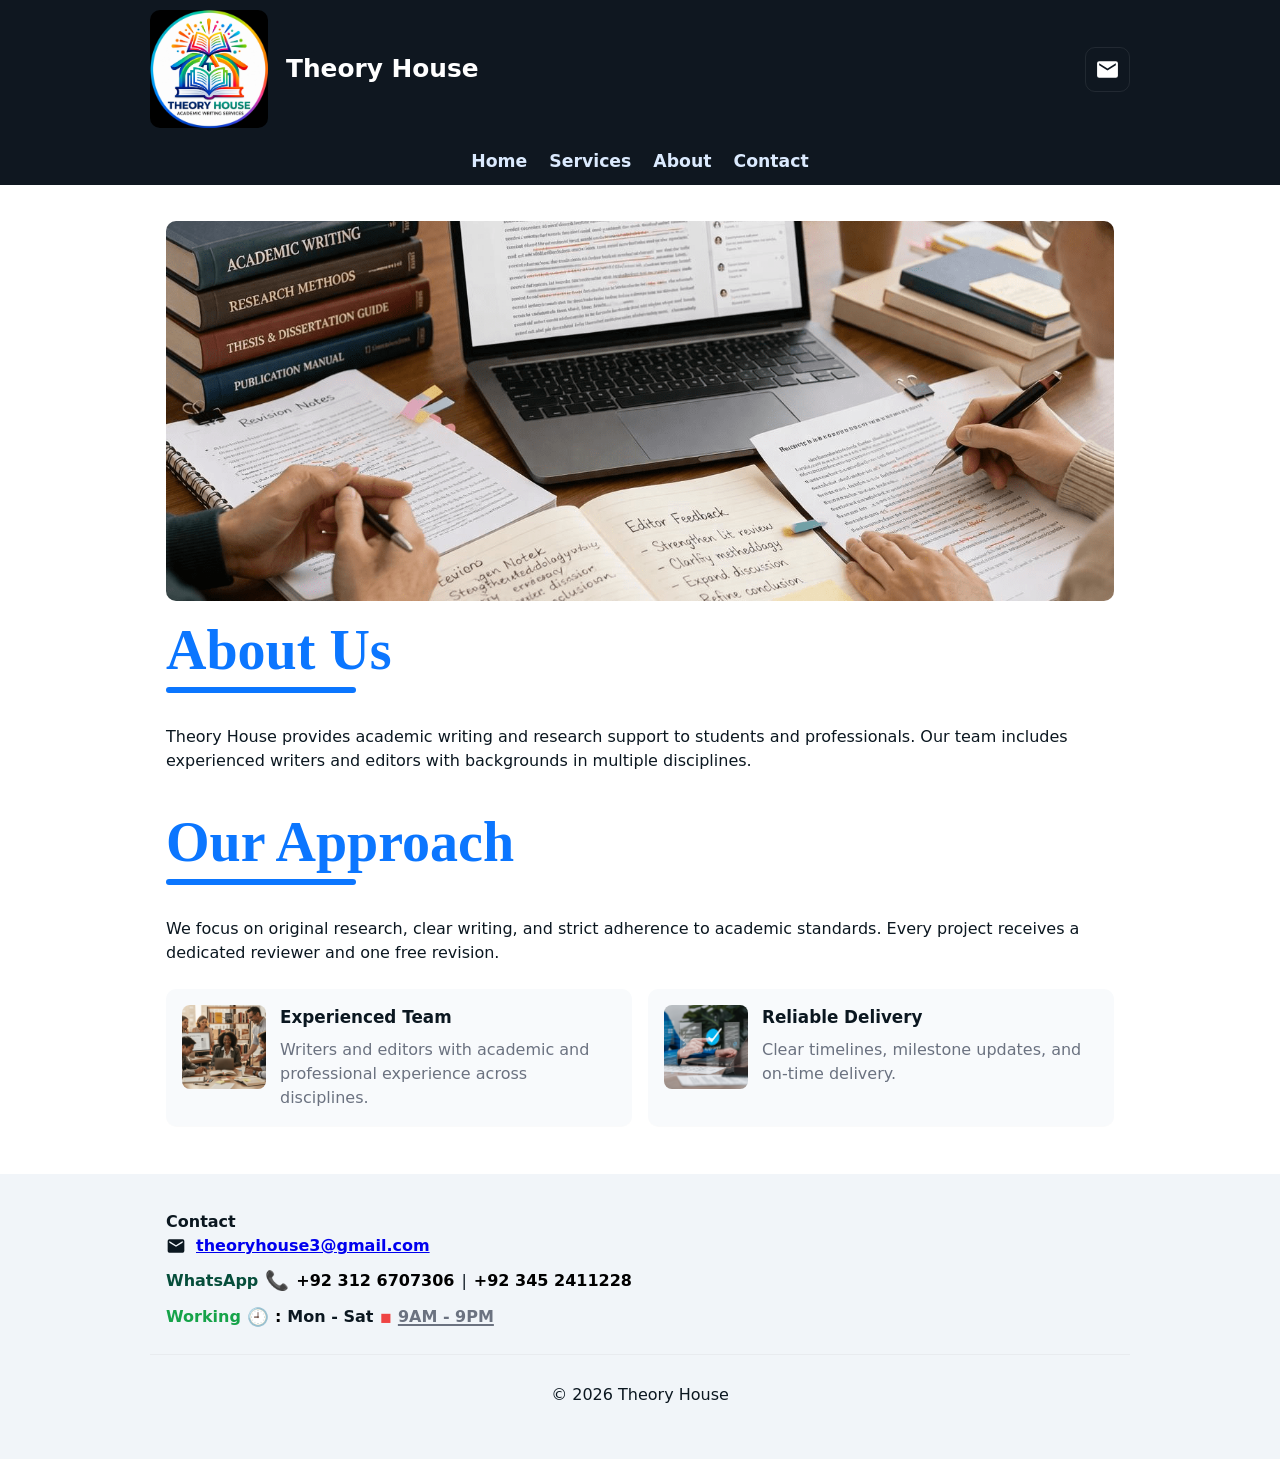
==== commit 4d83b2f5: "Update about.html" ====
--- a/about.html
+++ b/about.html
@@ -1,285 +1,282 @@
 <!doctype html>
 <html lang="en">
-
 <head>
   <meta charset="utf-8">
-  <meta name="viewport" content="width=device-width,initial-scale=1">
+  <meta name="viewport" content="width=device-width, initial-scale=1">
   <title>About Us — Theory House</title>
   <link rel="stylesheet" href="styles.css">
 </head>
 
 <body>
 
-<header class="site-header">
-
-  <div class="container header-top">
-
-    <a class="brand" href="index.html">
+  <!-- =====================================================
+       HEADER
+       ===================================================== -->
+
+  <header class="site-header">
+
+    <div class="container header-top">
+
+      <a class="brand" href="index.html">
+
+        <img
+          class="logo-img"
+          src="Images/logo.png"
+          alt="Theory House logo"
+        >
+
+        <span class="site-title">Theory House</span>
+
+      </a>
+
+
+      <div class="header-contacts">
+
+        <a
+          class="contact-icon"
+          href="mailto:theoryhouse3@gmail.com"
+          aria-label="Email"
+          title="Email"
+        >
+
+          <svg
+            class="icon email-icon"
+            viewBox="0 0 24 24"
+            width="20"
+            height="20"
+            aria-hidden="true"
+          >
+            <path d="M20 4H4a2 2 0 0 0-2 2v12a2 2 0 0 0 2 2h16a2 2 0 0 0 2-2V6a2 2 0 0 0-2-2zm0 4-8 5L4 8V6l8 5 8-5v2z"/>
+          </svg>
+
+        </a>
+
+      </div>
+
+    </div>
+
+
+    <nav class="site-nav container" aria-label="Main navigation">
+
+      <a href="index.html">Home</a>
+      <a href="services.html">Services</a>
+      <a href="about.html">About</a>
+      <a href="contact.html">Contact</a>
+
+    </nav>
+
+  </header>
+
+
+  <!-- =====================================================
+       MAIN
+       ===================================================== -->
+
+  <main class="container">
+
+
+    <!-- ABOUT HERO IMAGE -->
+
+    <div class="about-hero">
 
       <img
-        class="logo-img"
-        src="Images/logo.png"
-        alt="Theory House logo">
-
-      <span class="site-title">
-        Theory House
-      </span>
-
-    </a>
-
-
-    <div class="header-contacts">
-
-      <a
-        class="contact-icon"
-        href="mailto:theoryhouse3@gmail.com"
-        aria-label="Email"
-        title="Email">
-
-        <svg
-          class="icon email-icon"
-          viewBox="0 0 24 24"
-          width="20"
-          height="20"
-          aria-hidden="true">
-
-          <path d="M20 4H4a2 2 0 0 0-2 2v12a2 2 0 0 0 2 2h16a2 2 0 0 0 2-2V6a2 2 0 0 0-2-2zm0 4-8 5L4 8V6l8 5 8-5v2z"/>
-
-        </svg>
-
-      </a>
-
-    </div>
-
-  </div>
-
-
-  <nav class="site-nav container" aria-label="Main navigation">
-
-    <a href="index.html">Home</a>
-    <a href="services.html">Services</a>
-    <a href="about.html">About</a>
-    <a href="contact.html">Contact</a>
-
-  </nav>
-
-</header>
-
-
-<main class="container">
-
-
-  <!-- ABOUT HERO IMAGE -->
-
-  <div class="about-hero">
-
-    <img
-      src="Images/Images/1-images-about.png"
-      alt="About Theory House"
-      class="about-hero-img"
-      loading="lazy">
-
-  </div>
-
-
-  <!-- CREATIVE ABOUT US HEADING -->
-
-  <h1 class="about-title">
-    About Us
-  </h1>
-
-
-  <p>
-    Theory House provides academic writing and research support
-    to students and professionals. Our team includes experienced
-    writers and editors with backgrounds in multiple disciplines.
-  </p>
-
-
-  <h2>
-    Our Approach
-  </h2>
-
-
-  <p>
-    We focus on original research, clear writing, and strict adherence
-    to academic standards. Every project receives a dedicated reviewer
-    and one free revision.
-  </p>
-
-
-  <!-- ABOUT VISUALS -->
-
-  <section
-    class="preview-grid"
-    aria-label="About visuals">
-
-
-    <article class="card">
-
-      <div class="card-media">
-
-        <img
-          src="Images/Images/2-images-about.png"
-          alt="Experienced Team"
-          class="card-img"
-          loading="lazy">
-
-      </div>
-
-      <div class="card-body">
-
-        <h3>
-          Experienced Team
-        </h3>
-
-        <p>
-          Writers and editors with academic and professional
-          experience across disciplines.
+        src="Images/Images/1-images-about.png"
+        alt="About Theory House"
+        class="about-hero-img"
+        loading="lazy"
+      >
+
+    </div>
+
+
+    <!-- ABOUT US HEADING -->
+
+    <h1 class="about-title">
+      About Us
+    </h1>
+
+
+    <p>
+      Theory House provides academic writing and research support
+      to students and professionals. Our team includes experienced
+      writers and editors with backgrounds in multiple disciplines.
+    </p>
+
+
+    <!-- OUR APPROACH HEADING -->
+
+    <h2 class="about-heading">
+      Our Approach
+    </h2>
+
+
+    <p>
+      We focus on original research, clear writing, and strict
+      adherence to academic standards. Every project receives a
+      dedicated reviewer and one free revision.
+    </p>
+
+
+    <!-- ABOUT VISUALS -->
+
+    <section
+      class="preview-grid"
+      aria-label="About visuals"
+    >
+
+
+      <article class="card">
+
+        <div class="card-media">
+
+          <img
+            src="Images/Images/2-images-about.png"
+            alt="Experienced Team"
+            class="card-img"
+            loading="lazy"
+          >
+
+        </div>
+
+        <div class="card-body">
+
+          <h3>Experienced Team</h3>
+
+          <p>
+            Writers and editors with academic and professional
+            experience across disciplines.
+          </p>
+
+        </div>
+
+      </article>
+
+
+      <article class="card">
+
+        <div class="card-media">
+
+          <img
+            src="Images/Images/3-images-about.png"
+            alt="Reliable Delivery"
+            class="card-img"
+            loading="lazy"
+          >
+
+        </div>
+
+        <div class="card-body">
+
+          <h3>Reliable Delivery</h3>
+
+          <p>
+            Clear timelines, milestone updates, and on-time delivery.
+          </p>
+
+        </div>
+
+      </article>
+
+
+    </section>
+
+  </main>
+
+
+  <!-- =====================================================
+       FOOTER
+       ===================================================== -->
+
+  <footer class="site-footer">
+
+    <div class="container footer-inner">
+
+      <div class="footer-block">
+
+        <strong>Contact</strong>
+
+
+        <!-- EMAIL -->
+        <p class="contact-line footer-contact">
+
+          <svg
+            class="icon email-icon"
+            viewBox="0 0 24 24"
+            width="18"
+            height="18"
+            aria-hidden="true"
+          >
+            <path d="M20 4H4a2 2 0 0 0-2 2v12a2 2 0 0 0 2 2h16a2 2 0 0 0 2-2V6a2 2 0 0 0-2-2zm0 4-8 5L4 8V6l8 5 8-5v2z"/>
+          </svg>
+
+          <a href="mailto:theoryhouse3@gmail.com">
+            <strong>theoryhouse3@gmail.com</strong>
+          </a>
+
         </p>
 
-      </div>
-
-    </article>
-
-
-    <article class="card">
-
-      <div class="card-media">
-
-        <img
-          src="Images/Images/3-images-about.png"
-          alt="Reliable Delivery"
-          class="card-img"
-          loading="lazy">
-
-      </div>
-
-      <div class="card-body">
-
-        <h3>
-          Reliable Delivery
-        </h3>
-
-        <p>
-          Clear timelines, milestone updates, and on-time delivery.
-        </p>
-
-      </div>
-
-    </article>
-
-
-  </section>
-
-</main>
-
-
-<footer class="site-footer">
-
-  <div class="container footer-inner">
-
-
-    <div class="footer-block">
-
-      <strong>Contact</strong>
-
-
-      <p class="footer-contact-line">
-
-        <svg
-          class="icon email-icon"
-          viewBox="0 0 24 24"
-          width="20"
-          height="20"
-          aria-hidden="true">
-
-          <path d="M20 4H4a2 2 0 0 0-2 2v12a2 2 0 0 0 2 2h16a2 2 0 0 0 2-2V6a2 2 0 0 0-2-2zm0 4-8 5L4 8V6l8 5 8-5v2z"/>
-
-        </svg>
-
-        <a href="mailto:theoryhouse3@gmail.com">
-          <strong>theoryhouse3@gmail.com</strong>
-        </a>
-
-      </p>
-
-
-      <p class="footer-contact-line">
-
-        <img
-          src="Images/Images/whatsapp-icon.png"
-          alt="WhatsApp"
-          class="wa-img">
-
-        <span class="contact-numbers">
+
+        <!-- WHATSAPP — NO IMAGE -->
+        <p class="whatsapp-contact footer-whatsapp">
+
+          <span class="whatsapp-label">WhatsApp</span>
+
+          <span class="whatsapp-phone">📞</span>
 
           <a
+            class="whatsapp-number"
             href="https://wa.me/923126707306"
             target="_blank"
-            rel="noopener">
+            rel="noopener"
+          >
             +92 312 6707306
           </a>
 
           <span>|</span>
 
           <a
+            class="whatsapp-number"
             href="https://wa.me/923452411228"
             target="_blank"
-            rel="noopener">
+            rel="noopener"
+          >
             +92 345 2411228
           </a>
 
-        </span>
-
+        </p>
+
+
+        <!-- WORKING HOURS — SINGLE LINE -->
+        <p class="working-line footer-working">
+
+          <strong class="working-label">Working</strong>
+
+          <span class="working-clock">🕘</span>
+
+          <span class="working-colon">:</span>
+
+          <span class="working-days">Mon - Sat</span>
+
+          <span class="working-separator">▪</span>
+
+          <span class="working-hours">9AM - 9PM</span>
+
+        </p>
+
+      </div>
+
+    </div>
+
+
+    <div class="container footer-bottom">
+
+      <p>
+        &copy; 2026 Theory House
       </p>
 
     </div>
 
-
-    <div class="footer-block">
-
-      <strong>Working Hours</strong>
-
-      <p class="footer-working-line">
-
-        <strong class="working-label">
-          Working
-        </strong>
-
-        <span class="clock">
-          🕘:
-        </span>
-
-        <span class="work-days">
-          Mon - Sat
-        </span>
-
-        <span
-          class="working-dot"
-          aria-hidden="true">
-        </span>
-
-        <span class="hours-text">
-          9AM - 9PM
-        </span>
-
-      </p>
-
-    </div>
-
-  </div>
-
-
-  <div class="container footer-bottom">
-
-    <p>
-      &copy; 2026 Theory House — Academic Writing Services
-    </p>
-
-  </div>
-
-</footer>
+  </footer>
 
 </body>
 </html>
--- a/styles.css
+++ b/styles.css
@@ -1,665 +1,657 @@
 /* =========================================================
-   THEORY HOUSE — MAIN STYLESHEET
-   ========================================================= */
-
-:root{
-  --accent:#0b76ff;
-  --bg:#ffffff;
-  --muted:#6b7280;
-  --header-bg:#0f1720;
-  --card-bg:#f8fafc;
-  --text:#0b1720;
-  --max-width:980px;
+   THEORY HOUSE
+   COMPLETE RESPONSIVE STYLESHEET
+   ========================================================= */
+
+:root {
+  --accent: #0b76ff;
+  --bg: #ffffff;
+  --muted: #6b7280;
+  --header-bg: #0f1720;
+  --card-bg: #f8fafc;
+  --text: #0b1720;
+  --max-width: 980px;
 }
 
 /* =========================================================
    BASE
    ========================================================= */
 
-*{
-  box-sizing:border-box;
+* {
+  box-sizing: border-box;
 }
 
 html,
-body{
-  height:100%;
-}
-
-body{
-  margin:0;
-  font-family:Inter,system-ui,-apple-system,"Segoe UI",Roboto,Arial,Helvetica,sans-serif;
-  color:var(--text);
-  background:var(--bg);
-  -webkit-font-smoothing:antialiased;
-  -moz-osx-font-smoothing:grayscale;
-  line-height:1.5;
-}
-
-img,
-video{
-  max-width:100%;
-}
-
-.container{
-  max-width:var(--max-width);
-  margin:0 auto;
-  padding:1rem;
+body {
+  height: 100%;
+}
+
+body {
+  margin: 0;
+  font-family: Inter, system-ui, -apple-system, BlinkMacSystemFont,
+    "Segoe UI", Roboto, Arial, Helvetica, sans-serif;
+  color: var(--text);
+  background: var(--bg);
+  -webkit-font-smoothing: antialiased;
+  -moz-osx-font-smoothing: grayscale;
+  line-height: 1.5;
+}
+
+.container {
+  max-width: var(--max-width);
+  margin: 0 auto;
+  padding: 1rem;
 }
 
 /* =========================================================
    HEADER
    ========================================================= */
 
-.site-header{
-  background:var(--header-bg);
-  color:#fff;
-}
-
-.header-top{
-  display:flex;
-  align-items:center;
-  justify-content:space-between;
-  padding:0.6rem 0;
-}
-
-.brand{
-  display:flex;
-  align-items:center;
-  gap:12px;
-  text-decoration:none;
-  color:inherit;
-}
-
-/* Larger Theory House logo */
-.logo-img{
-  height:82px;
-  width:auto;
-  border-radius:8px;
-  display:block;
-}
-
-.site-title{
-  font-weight:800;
-  font-size:1rem;
-  line-height:1;
-  color:#fff;
-}
-
-/* Header email icon */
-.header-contacts{
-  display:flex;
-  gap:10px;
-  align-items:center;
-}
-
-.contact-icon{
-  display:inline-flex;
-  align-items:center;
-  justify-content:center;
-  padding:6px;
-  border-radius:8px;
-  background:transparent;
-  border:1px solid rgba(255,255,255,0.06);
-  color:#fff;
-  text-decoration:none;
-}
-
-.contact-icon .icon{
-  width:20px;
-  height:20px;
-  fill:currentColor;
-  display:block;
+.site-header {
+  background: var(--header-bg);
+  color: #ffffff;
+}
+
+.header-top {
+  display: flex;
+  align-items: center;
+  justify-content: space-between;
+  padding: 0.65rem 0;
+}
+
+.brand {
+  display: flex;
+  align-items: center;
+  gap: 18px;
+  text-decoration: none;
+  color: inherit;
+}
+
+/* Large logo */
+.logo-img {
+  height: 118px;
+  width: auto;
+  border-radius: 10px;
+  display: block;
+}
+
+/* Large Theory House name */
+.site-title {
+  font-weight: 800;
+  font-size: 1.55rem;
+  line-height: 1;
+  color: #ffffff;
+  white-space: nowrap;
+}
+
+/* =========================================================
+   HEADER EMAIL ICON
+   ========================================================= */
+
+.header-contacts {
+  display: flex;
+  gap: 10px;
+  align-items: center;
+}
+
+.contact-icon {
+  display: inline-flex;
+  align-items: center;
+  justify-content: center;
+  padding: 9px;
+  border-radius: 10px;
+  background: transparent;
+  border: 1px solid rgba(255, 255, 255, 0.08);
+  color: #ffffff;
+}
+
+.contact-icon .icon {
+  width: 25px;
+  height: 25px;
+  fill: currentColor;
+  display: block;
 }
 
 /* =========================================================
    NAVIGATION
    ========================================================= */
 
-.site-nav{
-  display:flex;
-  gap:18px;
-  justify-content:center;
-  padding:0.6rem 0;
-}
-
-.site-nav a{
-  color:#dbeafe;
-  text-decoration:none;
-  font-weight:500;
-}
-
-.site-nav a:hover{
-  text-decoration:underline;
-}
-
-/* =========================================================
-   HOME HERO
-   ========================================================= */
-
-.hero{
-  display:flex;
-  gap:22px;
-  align-items:center;
-  padding:2rem 0;
-  flex-wrap:wrap;
-}
-
-/* Video appears before heading */
-.hero-media{
-  flex:0 0 100%;
-  width:100%;
-  max-width:720px;
-}
-
-.hero-video{
-  width:100%;
-  height:auto;
-  aspect-ratio:16 / 9;
-  border-radius:8px;
-  display:block;
-  object-fit:cover;
-  background:#000;
-}
-
-.hero-text{
-  flex:1;
-  min-width:0;
-}
-
-.hero-text h1{
-  font-size:2rem;
-  margin:0 0 0.5rem;
-}
-
-.hero-text p{
-  margin:0 0 1rem;
-  color:var(--muted);
-}
-
-.cta{
-  display:inline-block;
-  background:var(--accent);
-  color:#fff;
-  padding:10px 16px;
-  border-radius:8px;
-  text-decoration:none;
-  font-weight:600;
-}
-
-.cta:hover{
-  background:#0868df;
-}
-
-/* =========================================================
-   SERVICE / ABOUT CARDS
-   ========================================================= */
-
-.preview-grid{
-  display:grid;
-  grid-template-columns:repeat(auto-fit,minmax(260px,1fr));
-  gap:16px;
-  margin-top:1.5rem;
-}
-
-.card{
-  background:var(--card-bg);
-  padding:16px;
-  border-radius:10px;
-  display:flex;
-  gap:14px;
-  align-items:flex-start;
-  box-shadow:0 1px 0 rgba(16,24,40,0.02);
-}
-
-.card-media{
-  flex:0 0 72px;
-}
-
-.card-img{
-  width:72px;
-  height:72px;
-  object-fit:cover;
-  border-radius:8px;
-  display:block;
-}
-
-@media (min-width:720px){
-  .card-img{
-    width:84px;
-    height:84px;
-  }
-}
-
-.card-body{
-  min-width:0;
-}
-
-.card-body h3{
-  margin:0 0 8px;
-  font-size:1.05rem;
-}
-
-.card-body p{
-  margin:0;
-  color:var(--muted);
+.site-nav {
+  display: flex;
+  gap: 22px;
+  justify-content: center;
+  padding: 0.65rem 0;
+}
+
+.site-nav a {
+  color: #dbeafe;
+  text-decoration: none;
+  font-weight: 600;
+  font-size: 1.08rem;
+}
+
+.site-nav a:hover {
+  text-decoration: underline;
+}
+
+/* =========================================================
+   HERO
+   ========================================================= */
+
+.hero {
+  display: flex;
+  gap: 22px;
+  align-items: center;
+  padding: 2rem 0;
+  flex-wrap: wrap;
+}
+
+.hero-media {
+  flex: 0 0 100%;
+  max-width: 720px;
+}
+
+.hero-video,
+.hero-image {
+  width: 100%;
+  height: auto;
+  border-radius: 8px;
+  display: block;
+  object-fit: cover;
+}
+
+.hero-text {
+  flex: 1;
+  min-width: 0;
+}
+
+.hero-text h1 {
+  font-size: 2rem;
+  margin: 0 0 0.5rem;
+}
+
+.hero-text p {
+  margin: 0 0 1rem;
+  color: var(--muted);
+}
+
+.cta {
+  display: inline-block;
+  background: var(--accent);
+  color: #ffffff;
+  padding: 10px 16px;
+  border-radius: 8px;
+  text-decoration: none;
+  font-weight: 600;
+}
+
+/* =========================================================
+   SERVICES / CARDS
+   ========================================================= */
+
+.preview-grid {
+  display: grid;
+  grid-template-columns: repeat(auto-fit, minmax(260px, 1fr));
+  gap: 16px;
+  margin-top: 1.5rem;
+}
+
+.card {
+  background: var(--card-bg);
+  padding: 16px;
+  border-radius: 10px;
+  display: flex;
+  gap: 14px;
+  align-items: flex-start;
+  box-shadow: 0 1px 0 rgba(16, 24, 40, 0.02);
+}
+
+.card-media {
+  flex: 0 0 72px;
+}
+
+.card-img {
+  width: 72px;
+  height: 72px;
+  object-fit: cover;
+  border-radius: 8px;
+  display: block;
+}
+
+@media (min-width: 720px) {
+  .card-img {
+    width: 84px;
+    height: 84px;
+  }
+}
+
+.card-body h3 {
+  margin: 0 0 8px;
+  font-size: 1.05rem;
+}
+
+.card-body p {
+  margin: 0;
+  color: var(--muted);
 }
 
 /* =========================================================
    ABOUT PAGE
    ========================================================= */
 
-.about-hero{
-  margin:1.25rem 0;
-  border-radius:10px;
-  overflow:hidden;
-}
-
-.about-hero-img{
-  width:100%;
-  height:auto;
-  object-fit:cover;
-  max-height:380px;
-  display:block;
-}
-
-/* Creative blue connected-writing About Us heading */
-.about-title{
-  display:inline-block;
-  margin:0 0 0.9rem;
-  color:#0b76ff;
-  font-family:"Brush Script MT","Segoe Script","Lucida Handwriting",cursive;
-  font-size:2.7rem;
-  font-weight:700;
-  line-height:1;
-  letter-spacing:0.5px;
-  position:relative;
-}
-
-.about-title::after{
-  content:"";
-  display:block;
-  width:72%;
-  height:3px;
-  background:#0b76ff;
-  border-radius:10px;
-  margin-top:7px;
-  transform:rotate(-2deg);
-}
-
-/* =========================================================
-   CONTACT
-   ========================================================= */
-
-.contact-line{
-  display:flex;
-  align-items:center;
-  gap:10px;
-  margin:0 0 0.6rem;
-  color:var(--text);
-  font-size:1rem;
-}
-
-.contact-line .icon{
-  flex:0 0 20px;
-  width:20px;
-  height:20px;
-  fill:currentColor;
-  display:inline-block;
-}
-
-.wa-img{
-  width:22px;
-  height:22px;
-  display:inline-block;
-  object-fit:contain;
-  flex:0 0 22px;
-}
-
-.contact-numbers{
-  display:flex;
-  align-items:center;
-  gap:8px;
-  flex-wrap:nowrap;
-}
-
-.contact-numbers a{
-  color:#000;
-  font-weight:700;
-  text-decoration:none;
-}
-
-.contact-numbers a:hover{
-  text-decoration:underline;
-}
-
-.contact-link-inline{
-  color:var(--accent);
-  text-decoration:none;
-}
-
-/* =========================================================
-   CONTACT PAGE WORKING HOURS
-   ========================================================= */
-
-.working-line{
-  display:flex;
-  align-items:center;
-  gap:7px;
-  margin-top:0.4rem;
-  font-size:1rem;
-  white-space:nowrap;
-}
-
-.working-line .working-label{
-  color:#16a34a;
-  font-weight:800;
-}
-
-.working-line .work-days{
-  margin:0;
-  color:var(--text);
-  font-weight:600;
-}
-
-.working-line .dot{
-  display:inline-block;
-  width:8px;
-  height:8px;
-  flex:0 0 8px;
-  background:#ff3b30;
-  margin:0 2px;
-}
-
-.working-line .hours-text{
-  color:#6b7280;
-  font-weight:700;
-  text-decoration:underline;
+.about-hero {
+  margin: 1.25rem 0;
+  border-radius: 10px;
+  overflow: hidden;
+}
+
+.about-hero-img {
+  width: 100%;
+  height: auto;
+  object-fit: cover;
+  max-height: 380px;
+  display: block;
+}
+
+/*
+   About Us and Our Approach
+   Large, bold, blue, creative/script appearance
+*/
+
+.about-title,
+.about-heading {
+  display: inline-block;
+  margin: 0 0 1rem;
+  color: #0b76ff;
+  font-family: "Brush Script MT", "Segoe Script", "URW Chancery L",
+    "Apple Chancery", cursive;
+  font-weight: 900;
+  font-size: 3.5rem;
+  line-height: 1.05;
+  letter-spacing: 0;
+  position: relative;
+}
+
+/* Creative blue underline */
+.about-title::after,
+.about-heading::after {
+  content: "";
+  display: block;
+  width: 190px;
+  height: 6px;
+  margin-top: 7px;
+  background: #0b76ff;
+  border-radius: 999px;
+}
+
+/* Space before Our Approach */
+.about-heading {
+  margin-top: 1.5rem;
+}
+
+/* =========================================================
+   GENERAL CONTACT
+   ========================================================= */
+
+.contact-line {
+  display: flex;
+  align-items: center;
+  gap: 10px;
+  margin: 0 0 0.6rem;
+  color: var(--text);
+  font-size: 1rem;
+}
+
+.contact-line .icon {
+  flex: 0 0 20px;
+  width: 20px;
+  height: 20px;
+  fill: currentColor;
+  display: inline-block;
+}
+
+.contact-link-inline {
+  color: var(--accent);
+  text-decoration: none;
+}
+
+.contact-link-inline:hover {
+  text-decoration: underline;
+}
+
+/* =========================================================
+   WHATSAPP
+   ========================================================= */
+
+/*
+   No WhatsApp image is used.
+   The deleted whatsapp-icon.png is not required.
+*/
+
+.whatsapp-contact {
+  display: flex;
+  align-items: center;
+  flex-wrap: nowrap;
+  gap: 7px;
+  margin: 0 0 0.6rem;
+  font-size: 1rem;
+  line-height: 1.4;
+  white-space: nowrap;
+}
+
+.whatsapp-label {
+  color: #064e3b;
+  font-weight: 800;
+}
+
+.whatsapp-phone {
+  color: #16a34a;
+  font-weight: 900;
+  font-size: 1.2em;
+}
+
+.whatsapp-number {
+  color: #000000;
+  font-weight: 700;
+  text-decoration: none;
+}
+
+.whatsapp-number:hover {
+  text-decoration: underline;
+}
+
+/* =========================================================
+   WORKING HOURS
+   ========================================================= */
+
+/*
+   One single line:
+   Working 🕘: Mon - Sat ▪ 9AM - 9PM
+*/
+
+.working-line {
+  display: flex;
+  align-items: center;
+  flex-wrap: nowrap;
+  gap: 6px;
+  margin: 0;
+  font-size: 1rem;
+  line-height: 1.4;
+  white-space: nowrap;
+}
+
+.working-label {
+  color: #16a34a;
+  font-weight: 800;
+}
+
+.working-clock {
+  color: #16a34a;
+  font-weight: 900;
+  font-size: 1.1em;
+}
+
+.working-colon {
+  color: #000000;
+  font-weight: 700;
+}
+
+.working-days {
+  color: var(--text);
+  font-weight: 600;
+}
+
+.working-separator {
+  color: #ef4444;
+  font-weight: 900;
+  font-size: 1.15em;
+}
+
+.working-hours {
+  color: #6b7280;
+  font-weight: 800;
+  text-decoration: underline;
+  text-decoration-thickness: 1.5px;
+  text-underline-offset: 2px;
 }
 
 /* =========================================================
    FOOTER
    ========================================================= */
 
-.site-footer{
-  background:#f1f5f9;
-  padding:1.25rem 0;
-  margin-top:2rem;
-}
-
-.footer-inner{
-  display:flex;
-  flex-wrap:wrap;
-  gap:1.5rem;
-  justify-content:space-between;
-  padding-bottom:0.75rem;
-}
-
-.footer-block{
-  min-width:180px;
-}
-
-.footer-contact-line{
-  display:flex;
-  align-items:center;
-  gap:10px;
-  margin:0.6rem 0;
-}
-
-.footer-contact-line .icon{
-  width:20px;
-  height:20px;
-  flex:0 0 20px;
-  fill:currentColor;
-}
-
-.footer-contact-line a{
-  text-decoration:none;
-}
-
-.footer-contact-line a:hover{
-  text-decoration:underline;
-}
-
-/* =========================================================
-   FOOTER — SINGLE LINE WORKING HOURS
-   ========================================================= */
-
-.footer-working-line{
-  display:flex;
-  align-items:center;
-  justify-content:flex-start;
-  gap:7px;
-  margin:0.6rem 0;
-  white-space:nowrap;
-  font-size:1rem;
-}
-
-.footer-working-line .working-label{
-  color:#16a34a;
-  font-weight:800;
-}
-
-.footer-working-line .clock{
-  font-size:1rem;
-  line-height:1;
-}
-
-.footer-working-line .work-days{
-  color:var(--text);
-  font-weight:500;
-  margin:0;
-}
-
-.footer-working-line .working-dot{
-  width:8px;
-  height:8px;
-  background:#ff3b30;
-  display:inline-block;
-  flex:0 0 8px;
-  margin:0 2px;
-}
-
-.footer-working-line .hours-text{
-  color:#6b7280;
-  font-weight:700;
-  text-decoration:underline;
-  margin:0;
-}
-
-/* =========================================================
-   FOOTER BOTTOM
-   ========================================================= */
-
-.footer-bottom{
-  border-top:1px solid rgba(0,0,0,0.04);
-  padding-top:0.75rem;
-  text-align:center;
-  margin-top:0.75rem;
+.site-footer {
+  background: #f1f5f9;
+  padding: 1.25rem 0;
+  margin-top: 2rem;
+}
+
+.footer-inner {
+  display: flex;
+  flex-wrap: wrap;
+  gap: 1rem;
+  justify-content: space-between;
+  padding-bottom: 0.75rem;
+}
+
+.footer-block {
+  min-width: 180px;
+}
+
+.footer-whatsapp {
+  margin-top: 0.25rem;
+}
+
+.footer-working {
+  margin-top: 0.25rem;
+}
+
+.footer-bottom {
+  border-top: 1px solid rgba(0, 0, 0, 0.04);
+  padding-top: 0.75rem;
+  text-align: center;
+  margin-top: 0.75rem;
 }
 
 /* =========================================================
    CONTACT FORM
    ========================================================= */
 
-.contact-form{
-  max-width:700px;
-}
-
-.contact-form label{
-  display:block;
-  margin-bottom:1rem;
-  font-weight:600;
+.contact-form {
+  display: flex;
+  flex-direction: column;
+  gap: 1rem;
+}
+
+.contact-form label {
+  display: flex;
+  flex-direction: column;
+  gap: 6px;
+  font-weight: 600;
 }
 
 .contact-form input,
 .contact-form select,
-.contact-form textarea{
-  width:100%;
-  margin-top:6px;
-  padding:11px 12px;
-  border:1px solid #d1d5db;
-  border-radius:8px;
-  font:inherit;
-  color:var(--text);
-  background:#fff;
-}
-
-.contact-form textarea{
-  resize:vertical;
-}
-
-.contact-form button{
-  border:0;
-  background:var(--accent);
-  color:#fff;
-  padding:11px 18px;
-  border-radius:8px;
-  font:inherit;
-  font-weight:700;
-  cursor:pointer;
-}
-
-.contact-form button:hover{
-  background:#0868df;
+.contact-form textarea {
+  width: 100%;
+  padding: 10px;
+  border: 1px solid #d1d5db;
+  border-radius: 8px;
+  font: inherit;
+}
+
+.contact-form button {
+  background: var(--accent);
+  color: #ffffff;
+  border: 0;
+  padding: 11px 18px;
+  border-radius: 8px;
+  font-weight: 700;
+  cursor: pointer;
 }
 
 /* =========================================================
    ACCESSIBILITY
    ========================================================= */
 
-.sr-only{
-  position:absolute;
-  width:1px;
-  height:1px;
-  padding:0;
-  margin:-1px;
-  overflow:hidden;
-  clip:rect(0,0,0,0);
-  white-space:nowrap;
-  border:0;
+.sr-only {
+  position: absolute;
+  width: 1px;
+  height: 1px;
+  padding: 0;
+  margin: -1px;
+  overflow: hidden;
+  clip: rect(0, 0, 0, 0);
+  white-space: nowrap;
+  border: 0;
 }
 
 /* =========================================================
    TABLET / MOBILE
    ========================================================= */
 
-@media (max-width:720px){
-
-  .header-top{
-    padding:0.5rem 0;
-  }
-
-  .site-nav{
-    gap:12px;
-    padding:0.5rem 0;
-    font-size:0.95rem;
-    overflow-x:auto;
-    justify-content:flex-start;
-  }
-
-  .hero{
-    flex-direction:column;
-    align-items:flex-start;
-    padding:1.5rem 0;
-  }
-
-  .hero-media{
-    width:100%;
-  }
-
-  .hero-text h1{
-    font-size:1.6rem;
-  }
-
-  .preview-grid{
-    grid-template-columns:1fr;
-    gap:12px;
-  }
-
-  .logo-img{
-    height:72px;
-  }
-
-  .site-title{
-    font-size:0.95rem;
-  }
-
-  .contact-icon{
-    padding:6px;
-  }
-
-  .about-title{
-    font-size:2.3rem;
-  }
-
-  .footer-inner{
-    display:block;
-  }
-
-  .footer-block{
-    min-width:0;
-    margin-bottom:1.25rem;
-  }
-
-  .footer-working-line{
-    font-size:0.95rem;
-    gap:6px;
-  }
-}
-
-/* =========================================================
-   VERY SMALL SCREENS
-   ========================================================= */
-
-@media (max-width:420px){
-
-  .hero-text h1{
-    font-size:1.4rem;
-    line-height:1.25;
-  }
-
-  .hero{
-    padding:1.2rem 0;
-    gap:12px;
-  }
-
-  .hero-text p{
-    font-size:0.95rem;
-  }
-
-  .card-body h3{
-    font-size:1rem;
-  }
-
-  .card-body p{
-    font-size:0.95rem;
-  }
-
-  .container{
-    padding:0.75rem;
-  }
-
-  .logo-img{
-    height:64px;
-  }
-
-  .site-nav{
-    gap:12px;
-    font-size:0.95rem;
-  }
-
-  .about-title{
-    font-size:2.1rem;
-  }
-
-  .footer-working-line{
-    font-size:clamp(0.78rem,3.7vw,0.95rem);
-    gap:5px;
-  }
-
-  .footer-working-line .working-dot{
-    width:7px;
-    height:7px;
-    flex-basis:7px;
-  }
-}
+@media (max-width: 720px) {
+
+  .header-top {
+    padding: 0.55rem 0;
+  }
+
+  .brand {
+    gap: 14px;
+  }
+
+  /* Larger mobile logo */
+  .logo-img {
+    height: 105px;
+  }
+
+  .site-title {
+    font-size: 1.4rem;
+  }
+
+  .contact-icon {
+    padding: 8px;
+  }
+
+  .contact-icon .icon {
+    width: 23px;
+    height: 23px;
+  }
+
+  .site-nav {
+    gap: 15px;
+    padding: 0.55rem 0;
+    overflow-x: auto;
+    white-space: nowrap;
+  }
+
+  .site-nav a {
+    font-size: 1rem;
+  }
+
+  .hero {
+    flex-direction: column;
+    align-items: flex-start;
+  }
+
+  .hero-media {
+    width: 100%;
+  }
+
+  .hero-text h1 {
+    font-size: 1.6rem;
+  }
+
+  .preview-grid {
+    grid-template-columns: 1fr;
+    gap: 12px;
+  }
+
+  .about-title,
+  .about-heading {
+    font-size: 3rem;
+  }
+
+  .about-title::after,
+  .about-heading::after {
+    width: 170px;
+    height: 6px;
+  }
+}
+
+/* =========================================================
+   SMALL PHONES
+   ========================================================= */
+
+@media (max-width: 420px) {
+
+  .hero-text h1 {
+    font-size: 1.4rem !important;
+    line-height: 1.25;
+  }
+
+  .hero {
+    padding: 1.2rem 0;
+    gap: 12px;
+  }
+
+  .hero-text p {
+    font-size: 0.95rem;
+  }
+
+  .card-body h3 {
+    font-size: 1rem;
+  }
+
+  .card-body p {
+    font-size: 0.95rem;
+  }
+
+  .container {
+    padding: 0.75rem;
+  }
+
+  /* Still larger than the original */
+  .logo-img {
+    height: 94px;
+  }
+
+  .brand {
+    gap: 11px;
+  }
+
+  .site-title {
+    font-size: 1.25rem;
+  }
+
+  .site-nav {
+    gap: 12px;
+  }
+
+  .site-nav a {
+    font-size: 0.95rem;
+  }
+
+  .about-title,
+  .about-heading {
+    font-size: 2.65rem;
+  }
+
+  .about-title::after,
+  .about-heading::after {
+    width: 150px;
+    height: 5px;
+  }
+
+  .working-line,
+  .whatsapp-contact {
+    font-size: 0.95rem;
+  }
+
+  .working-line {
+    gap: 5px;
+  }
+
+  .whatsapp-contact {
+    gap: 5px;
+  }
+}
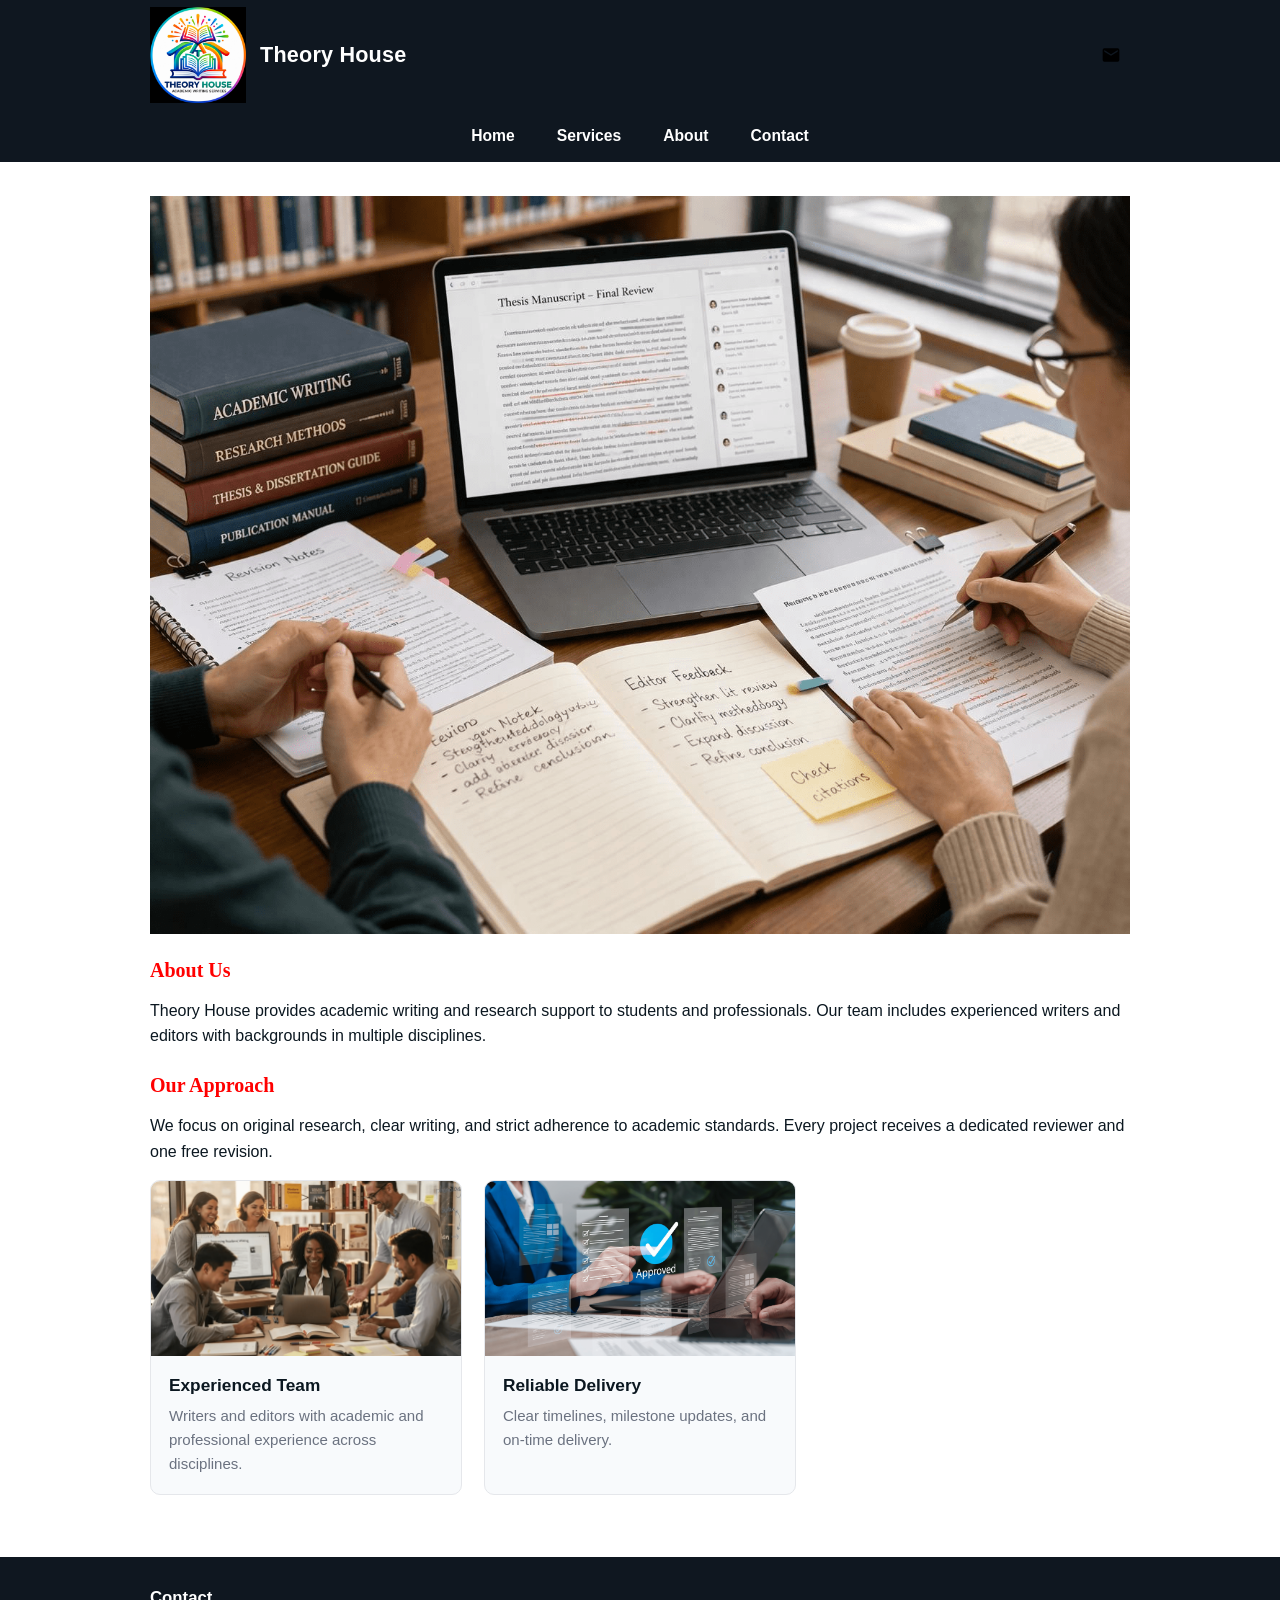
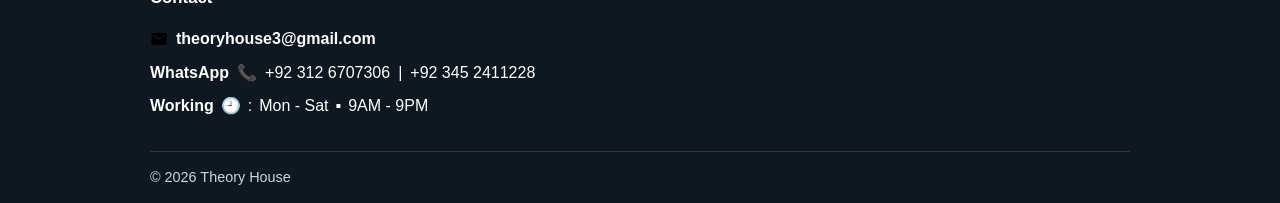
==== commit 2dc9e13e: "Update about.html" ====
--- a/about.html
+++ b/about.html
@@ -1,13 +1,29 @@
 <!doctype html>
 <html lang="en">
+
 <head>
+
   <meta charset="utf-8">
-  <meta name="viewport" content="width=device-width, initial-scale=1">
-  <title>About Us — Theory House</title>
-  <link rel="stylesheet" href="styles.css">
+
+  <meta
+    name="viewport"
+    content="width=device-width, initial-scale=1"
+  >
+
+  <title>
+    About Us — Theory House
+  </title>
+
+  <link
+    rel="stylesheet"
+    href="styles.css"
+  >
+
 </head>
 
+
 <body>
+
 
   <!-- =====================================================
        HEADER
@@ -15,9 +31,14 @@
 
   <header class="site-header">
 
+
     <div class="container header-top">
 
-      <a class="brand" href="index.html">
+
+      <a
+        class="brand"
+        href="index.html"
+      >
 
         <img
           class="logo-img"
@@ -25,12 +46,15 @@
           alt="Theory House logo"
         >
 
-        <span class="site-title">Theory House</span>
+        <span class="site-title">
+          Theory House
+        </span>
 
       </a>
 
 
       <div class="header-contacts">
+
 
         <a
           class="contact-icon"
@@ -46,26 +70,47 @@
             height="20"
             aria-hidden="true"
           >
+
             <path d="M20 4H4a2 2 0 0 0-2 2v12a2 2 0 0 0 2 2h16a2 2 0 0 0 2-2V6a2 2 0 0 0-2-2zm0 4-8 5L4 8V6l8 5 8-5v2z"/>
+
           </svg>
 
         </a>
 
+
       </div>
 
+
     </div>
 
 
-    <nav class="site-nav container" aria-label="Main navigation">
-
-      <a href="index.html">Home</a>
-      <a href="services.html">Services</a>
-      <a href="about.html">About</a>
-      <a href="contact.html">Contact</a>
+
+    <nav
+      class="site-nav container"
+      aria-label="Main navigation"
+    >
+
+      <a href="index.html">
+        Home
+      </a>
+
+      <a href="services.html">
+        Services
+      </a>
+
+      <a href="about.html">
+        About
+      </a>
+
+      <a href="contact.html">
+        Contact
+      </a>
 
     </nav>
 
+
   </header>
+
 
 
   <!-- =====================================================
@@ -89,6 +134,7 @@
     </div>
 
 
+
     <!-- ABOUT US HEADING -->
 
     <h1 class="about-title">
@@ -103,6 +149,7 @@
     </p>
 
 
+
     <!-- OUR APPROACH HEADING -->
 
     <h2 class="about-heading">
@@ -117,6 +164,7 @@
     </p>
 
 
+
     <!-- ABOUT VISUALS -->
 
     <section
@@ -126,6 +174,7 @@
 
 
       <article class="card">
+
 
         <div class="card-media">
 
@@ -138,9 +187,13 @@
 
         </div>
 
+
         <div class="card-body">
 
-          <h3>Experienced Team</h3>
+          <h3>
+            Experienced Team
+          </h3>
+
 
           <p>
             Writers and editors with academic and professional
@@ -149,10 +202,13 @@
 
         </div>
 
+
       </article>
 
 
+
       <article class="card">
+
 
         <div class="card-media">
 
@@ -165,9 +221,13 @@
 
         </div>
 
+
         <div class="card-body">
 
-          <h3>Reliable Delivery</h3>
+          <h3>
+            Reliable Delivery
+          </h3>
+
 
           <p>
             Clear timelines, milestone updates, and on-time delivery.
@@ -175,12 +235,15 @@
 
         </div>
 
+
       </article>
 
 
     </section>
 
+
   </main>
+
 
 
   <!-- =====================================================
@@ -189,15 +252,22 @@
 
   <footer class="site-footer">
 
+
     <div class="container footer-inner">
 
+
       <div class="footer-block">
 
-        <strong>Contact</strong>
+
+        <strong>
+          Contact
+        </strong>
 
 
         <!-- EMAIL -->
+
         <p class="contact-line footer-contact">
+
 
           <svg
             class="icon email-icon"
@@ -206,22 +276,39 @@
             height="18"
             aria-hidden="true"
           >
+
             <path d="M20 4H4a2 2 0 0 0-2 2v12a2 2 0 0 0 2 2h16a2 2 0 0 0 2-2V6a2 2 0 0 0-2-2zm0 4-8 5L4 8V6l8 5 8-5v2z"/>
+
           </svg>
 
+
           <a href="mailto:theoryhouse3@gmail.com">
-            <strong>theoryhouse3@gmail.com</strong>
+
+            <strong>
+              theoryhouse3@gmail.com
+            </strong>
+
           </a>
 
+
         </p>
 
 
-        <!-- WHATSAPP — NO IMAGE -->
+
+        <!-- WHATSAPP -->
+
         <p class="whatsapp-contact footer-whatsapp">
 
-          <span class="whatsapp-label">WhatsApp</span>
-
-          <span class="whatsapp-phone">📞</span>
+
+          <span class="whatsapp-label">
+            WhatsApp
+          </span>
+
+
+          <span class="whatsapp-phone">
+            📞
+          </span>
+
 
           <a
             class="whatsapp-number"
@@ -232,7 +319,11 @@
             +92 312 6707306
           </a>
 
-          <span>|</span>
+
+          <span>
+            |
+          </span>
+
 
           <a
             class="whatsapp-number"
@@ -243,29 +334,54 @@
             +92 345 2411228
           </a>
 
+
         </p>
 
 
-        <!-- WORKING HOURS — SINGLE LINE -->
+
+        <!-- WORKING HOURS -->
+
         <p class="working-line footer-working">
 
-          <strong class="working-label">Working</strong>
-
-          <span class="working-clock">🕘</span>
-
-          <span class="working-colon">:</span>
-
-          <span class="working-days">Mon - Sat</span>
-
-          <span class="working-separator">▪</span>
-
-          <span class="working-hours">9AM - 9PM</span>
+
+          <strong class="working-label">
+            Working
+          </strong>
+
+
+          <span class="working-clock">
+            🕘
+          </span>
+
+
+          <span class="working-colon">
+            :
+          </span>
+
+
+          <span class="working-days">
+            Mon - Sat
+          </span>
+
+
+          <span class="working-separator">
+            ▪
+          </span>
+
+
+          <span class="working-hours">
+            9AM - 9PM
+          </span>
+
 
         </p>
 
+
       </div>
 
+
     </div>
+
 
 
     <div class="container footer-bottom">
@@ -276,7 +392,10 @@
 
     </div>
 
+
   </footer>
 
+
 </body>
+
 </html>
--- a/styles.css
+++ b/styles.css
@@ -1,10 +1,11 @@
-/* =========================================================
-   THEORY HOUSE
-   COMPLETE RESPONSIVE STYLESHEET
-   ========================================================= */
-
 :root {
   --accent: #0b76ff;
+  --green: #548235;
+  --orange: #f97316;
+  --medium-green: #70ad47;
+  --blue-gray: #5b6573;
+  --dark-gray: #404040;
+  --light-orange: #fce4d6;
   --bg: #ffffff;
   --muted: #6b7280;
   --header-bg: #0f1720;
@@ -13,39 +14,45 @@
   --max-width: 980px;
 }
 
-/* =========================================================
-   BASE
-   ========================================================= */
+
+/* =====================================================
+   BASIC RESET
+   ===================================================== */
 
 * {
   box-sizing: border-box;
 }
 
-html,
-body {
-  height: 100%;
+html {
+  scroll-behavior: smooth;
 }
 
 body {
   margin: 0;
-  font-family: Inter, system-ui, -apple-system, BlinkMacSystemFont,
-    "Segoe UI", Roboto, Arial, Helvetica, sans-serif;
+  background: var(--bg);
   color: var(--text);
-  background: var(--bg);
-  -webkit-font-smoothing: antialiased;
-  -moz-osx-font-smoothing: grayscale;
-  line-height: 1.5;
+  font-family: Arial, Helvetica, sans-serif;
+  line-height: 1.6;
+}
+
+img {
+  max-width: 100%;
+  height: auto;
+}
+
+a {
+  color: inherit;
 }
 
 .container {
-  max-width: var(--max-width);
-  margin: 0 auto;
-  padding: 1rem;
-}
-
-/* =========================================================
+  width: min(100% - 32px, var(--max-width));
+  margin-inline: auto;
+}
+
+
+/* =====================================================
    HEADER
-   ========================================================= */
+   ===================================================== */
 
 .site-header {
   background: var(--header-bg);
@@ -53,44 +60,41 @@
 }
 
 .header-top {
+  min-height: 110px;
   display: flex;
   align-items: center;
   justify-content: space-between;
-  padding: 0.65rem 0;
+  gap: 20px;
 }
 
 .brand {
-  display: flex;
-  align-items: center;
-  gap: 18px;
+  display: inline-flex;
+  align-items: center;
+  gap: 14px;
   text-decoration: none;
-  color: inherit;
-}
-
-/* Large logo */
+}
+
+
+/* LOGO
+   Width  = 1.00" ≈ 96px
+   Height = 1.01" ≈ 97px
+*/
+
 .logo-img {
-  height: 118px;
-  width: auto;
-  border-radius: 10px;
+  width: 96px;
+  height: 97px;
+  object-fit: contain;
   display: block;
 }
 
-/* Large Theory House name */
 .site-title {
-  font-weight: 800;
-  font-size: 1.55rem;
-  line-height: 1;
-  color: #ffffff;
-  white-space: nowrap;
-}
-
-/* =========================================================
-   HEADER EMAIL ICON
-   ========================================================= */
+  font-size: 1.35rem;
+  font-weight: 700;
+  letter-spacing: 0.2px;
+}
 
 .header-contacts {
   display: flex;
-  gap: 10px;
   align-items: center;
 }
 
@@ -98,400 +102,408 @@
   display: inline-flex;
   align-items: center;
   justify-content: center;
-  padding: 9px;
-  border-radius: 10px;
-  background: transparent;
-  border: 1px solid rgba(255, 255, 255, 0.08);
+  width: 38px;
+  height: 38px;
+  text-decoration: none;
+}
+
+.icon {
+  display: block;
+}
+
+.email-icon {
   color: #ffffff;
 }
 
-.contact-icon .icon {
-  width: 25px;
-  height: 25px;
-  fill: currentColor;
-  display: block;
-}
-
-/* =========================================================
-   NAVIGATION
-   ========================================================= */
-
 .site-nav {
-  display: flex;
-  gap: 22px;
+  min-height: 52px;
+  display: flex;
+  align-items: center;
   justify-content: center;
-  padding: 0.65rem 0;
+  gap: 34px;
 }
 
 .site-nav a {
-  color: #dbeafe;
+  color: #ffffff;
   text-decoration: none;
   font-weight: 600;
-  font-size: 1.08rem;
+  font-size: 0.98rem;
+  padding: 10px 4px;
+  transition: opacity 0.2s ease;
 }
 
 .site-nav a:hover {
-  text-decoration: underline;
-}
-
-/* =========================================================
-   HERO
-   ========================================================= */
+  opacity: 0.75;
+}
+
+
+/* =====================================================
+   MAIN
+   ===================================================== */
+
+main.container {
+  padding-top: 34px;
+  padding-bottom: 42px;
+}
+
+
+/* =====================================================
+   HOME HERO
+   ===================================================== */
 
 .hero {
   display: flex;
-  gap: 22px;
-  align-items: center;
-  padding: 2rem 0;
-  flex-wrap: wrap;
+  align-items: center;
+  gap: 24px;
+  margin-bottom: 42px;
+}
+
+.hero-welcome {
+  width: auto;
+  height: 221px;
+  display: flex;
+  flex-direction: column;
+  justify-content: center;
+  align-items: flex-start;
+  flex: 1 1 auto;
+  min-width: 0;
+}
+
+.hero-welcome-line {
+  margin: 0;
+  padding: 0;
+  line-height: 1;
+  font-family: "Segoe Script", "Brush Script MT", cursive;
+  font-size: clamp(1.7rem, 3vw, 2.7rem);
+  font-weight: 700;
+  white-space: nowrap;
+}
+
+.hero-welcome-green {
+  color: #16a34a;
+}
+
+.hero-welcome-orange {
+  color: var(--orange);
 }
 
 .hero-media {
-  flex: 0 0 100%;
-  max-width: 720px;
-}
-
-.hero-video,
-.hero-image {
-  width: 100%;
-  height: auto;
+  width: 115px;
+  height: 221px;
+  flex: 0 0 115px;
+  overflow: hidden;
   border-radius: 8px;
+  background: #000000;
+}
+
+.hero-video {
+  width: 115px;
+  height: 221px;
   display: block;
   object-fit: cover;
+  background: #000000;
 }
 
 .hero-text {
-  flex: 1;
-  min-width: 0;
-}
-
-.hero-text h1 {
-  font-size: 2rem;
-  margin: 0 0 0.5rem;
-}
-
-.hero-text p {
-  margin: 0 0 1rem;
-  color: var(--muted);
-}
-
-.cta {
-  display: inline-block;
-  background: var(--accent);
-  color: #ffffff;
-  padding: 10px 16px;
-  border-radius: 8px;
+  display: none;
+}
+
+
+/* =====================================================
+   ABOUT PAGE
+   ===================================================== */
+
+/* About Us */
+.about-title {
+  margin-top: 24px;
+  margin-bottom: 14px;
+  font-family: "Lucida Handwriting", "Brush Script MT", cursive;
+  font-size: 20px;
+  font-weight: 700;
+  color: #ff0000;
+  line-height: 1.2;
+}
+
+/* Our Approach */
+.about-heading {
+  margin-top: 24px;
+  margin-bottom: 14px;
+  font-family: "Lucida Handwriting", "Brush Script MT", cursive;
+  font-size: 20px;
+  font-weight: 700;
+  color: #ff0000;
+  line-height: 1.2;
+}
+
+.about-hero {
+  width: 100%;
+  margin-bottom: 20px;
+}
+
+.about-hero-img {
+  width: 100%;
+  display: block;
+  object-fit: cover;
+}
+
+
+/* =====================================================
+   SERVICES PAGE
+   ===================================================== */
+
+.services-title {
+  margin-top: 0;
+  margin-bottom: 24px;
+  font-family: "Arial Black", Arial, Helvetica, sans-serif;
+  font-size: 20px;
+  font-weight: 900;
+  color: var(--blue-gray);
+  line-height: 1.2;
+}
+
+
+/* =====================================================
+   CONTACT PAGE
+   ===================================================== */
+
+/* Contact Us */
+.contact-title {
+  margin-top: 0;
+  margin-bottom: 18px;
+  font-family: Algerian, "Arial Black", Arial, Helvetica, sans-serif;
+  font-size: 20px;
+  font-weight: 700;
+  color: #548235;
+  line-height: 1.2;
+}
+
+/* Contact introductory text */
+.contact-intro {
+  margin: 0 0 18px;
+}
+
+
+/* EMAIL CONTACT */
+
+.contact-page-email {
+  display: flex;
+  align-items: center;
+  gap: 7px;
+  margin: 10px 0;
+}
+
+.contact-email-icon {
+  font-size: 18px;
+  line-height: 1;
+}
+
+.contact-page-email a {
+  color: #0000ff;
+  font-size: 18px;
+  font-weight: 700;
   text-decoration: none;
-  font-weight: 600;
-}
-
-/* =========================================================
-   SERVICES / CARDS
-   ========================================================= */
+}
+
+
+/* WHATSAPP CONTACT */
+
+.contact-page-whatsapp {
+  display: flex;
+  align-items: center;
+  flex-wrap: wrap;
+  gap: 7px;
+  margin: 10px 0;
+  font-size: 18px;
+}
+
+.contact-whatsapp-label {
+  color: var(--medium-green);
+  font-size: 18px;
+  font-weight: 700;
+}
+
+.contact-whatsapp-icon {
+  font-size: 18px;
+  line-height: 1;
+}
+
+.contact-whatsapp-number {
+  color: var(--dark-gray);
+  font-size: 18px;
+  font-weight: 700;
+  text-decoration: none;
+}
+
+.contact-whatsapp-separator {
+  color: var(--dark-gray);
+  font-size: 18px;
+  font-weight: 700;
+}
+
+
+/* WORKING HOURS */
+
+.contact-page-working {
+  display: flex;
+  align-items: center;
+  flex-wrap: wrap;
+  gap: 7px;
+  margin: 10px 0 24px;
+  font-size: 18px;
+}
+
+.contact-working-label {
+  color: #ff0000;
+  font-size: 18px;
+  font-weight: 700;
+}
+
+.contact-working-icon {
+  font-size: 18px;
+  line-height: 1;
+}
+
+.contact-working-days {
+  color: #000000;
+  font-size: 18px;
+  font-weight: 400;
+}
+
+.contact-working-separator {
+  color: var(--dark-gray);
+  font-size: 18px;
+  font-weight: 700;
+}
+
+.contact-working-hours {
+  color: var(--dark-gray);
+  font-size: 18px;
+  font-weight: 700;
+}
+
+
+/* REQUEST A QUOTE */
+
+.contact-form-title {
+  margin-top: 26px;
+  margin-bottom: 18px;
+  font-size: 20px;
+  font-weight: 700;
+}
+
+
+/* FORM */
+
+.contact-form {
+  width: 100%;
+  max-width: 700px;
+}
+
+.contact-form label {
+  display: block;
+  margin-bottom: 16px;
+  color: var(--light-orange);
+  font-size: 16px;
+  font-weight: 700;
+}
+
+.contact-form input,
+.contact-form select,
+.contact-form textarea {
+  display: block;
+  width: 100%;
+  margin-top: 6px;
+  padding: 10px 12px;
+  border: 1px solid #d1d5db;
+  border-radius: 6px;
+  background: #ffffff;
+  color: #111827;
+  font-family: Arial, Helvetica, sans-serif;
+  font-size: 16px;
+}
+
+.contact-form input:focus,
+.contact-form select:focus,
+.contact-form textarea:focus {
+  outline: 2px solid rgba(249, 115, 22, 0.25);
+  border-color: var(--orange);
+}
+
+.contact-form textarea {
+  resize: vertical;
+}
+
+.contact-form button {
+  border: none;
+  border-radius: 6px;
+  padding: 10px 20px;
+  background: var(--light-orange);
+  color: #f97316;
+  font-family: Arial, Helvetica, sans-serif;
+  font-size: 16px;
+  font-weight: 700;
+  cursor: pointer;
+}
+
+.contact-form button:hover {
+  background: #f8d3bd;
+}
+
+
+/* =====================================================
+   SERVICES / ABOUT CARDS
+   ===================================================== */
 
 .preview-grid {
   display: grid;
-  grid-template-columns: repeat(auto-fit, minmax(260px, 1fr));
-  gap: 16px;
-  margin-top: 1.5rem;
+  grid-template-columns: repeat(3, minmax(0, 1fr));
+  gap: 22px;
+}
+
+.preview-grid > .sr-only {
+  grid-column: 1 / -1;
 }
 
 .card {
   background: var(--card-bg);
-  padding: 16px;
+  border: 1px solid #e5e7eb;
   border-radius: 10px;
-  display: flex;
-  gap: 14px;
-  align-items: flex-start;
-  box-shadow: 0 1px 0 rgba(16, 24, 40, 0.02);
+  overflow: hidden;
 }
 
 .card-media {
-  flex: 0 0 72px;
+  width: 100%;
+  aspect-ratio: 16 / 9;
+  overflow: hidden;
 }
 
 .card-img {
-  width: 72px;
-  height: 72px;
+  width: 100%;
+  height: 100%;
+  display: block;
   object-fit: cover;
-  border-radius: 8px;
-  display: block;
-}
-
-@media (min-width: 720px) {
-  .card-img {
-    width: 84px;
-    height: 84px;
-  }
+}
+
+.card-body {
+  padding: 18px;
 }
 
 .card-body h3 {
   margin: 0 0 8px;
-  font-size: 1.05rem;
+  font-size: 1.08rem;
+  line-height: 1.3;
 }
 
 .card-body p {
   margin: 0;
   color: var(--muted);
-}
-
-/* =========================================================
-   ABOUT PAGE
-   ========================================================= */
-
-.about-hero {
-  margin: 1.25rem 0;
-  border-radius: 10px;
-  overflow: hidden;
-}
-
-.about-hero-img {
-  width: 100%;
-  height: auto;
-  object-fit: cover;
-  max-height: 380px;
-  display: block;
-}
-
-/*
-   About Us and Our Approach
-   Large, bold, blue, creative/script appearance
-*/
-
-.about-title,
-.about-heading {
-  display: inline-block;
-  margin: 0 0 1rem;
-  color: #0b76ff;
-  font-family: "Brush Script MT", "Segoe Script", "URW Chancery L",
-    "Apple Chancery", cursive;
-  font-weight: 900;
-  font-size: 3.5rem;
-  line-height: 1.05;
-  letter-spacing: 0;
-  position: relative;
-}
-
-/* Creative blue underline */
-.about-title::after,
-.about-heading::after {
-  content: "";
-  display: block;
-  width: 190px;
-  height: 6px;
-  margin-top: 7px;
-  background: #0b76ff;
-  border-radius: 999px;
-}
-
-/* Space before Our Approach */
-.about-heading {
-  margin-top: 1.5rem;
-}
-
-/* =========================================================
-   GENERAL CONTACT
-   ========================================================= */
-
-.contact-line {
-  display: flex;
-  align-items: center;
-  gap: 10px;
-  margin: 0 0 0.6rem;
-  color: var(--text);
-  font-size: 1rem;
-}
-
-.contact-line .icon {
-  flex: 0 0 20px;
-  width: 20px;
-  height: 20px;
-  fill: currentColor;
-  display: inline-block;
-}
-
-.contact-link-inline {
-  color: var(--accent);
-  text-decoration: none;
-}
-
-.contact-link-inline:hover {
-  text-decoration: underline;
-}
-
-/* =========================================================
-   WHATSAPP
-   ========================================================= */
-
-/*
-   No WhatsApp image is used.
-   The deleted whatsapp-icon.png is not required.
-*/
-
-.whatsapp-contact {
-  display: flex;
-  align-items: center;
-  flex-wrap: nowrap;
-  gap: 7px;
-  margin: 0 0 0.6rem;
-  font-size: 1rem;
-  line-height: 1.4;
-  white-space: nowrap;
-}
-
-.whatsapp-label {
-  color: #064e3b;
-  font-weight: 800;
-}
-
-.whatsapp-phone {
-  color: #16a34a;
-  font-weight: 900;
-  font-size: 1.2em;
-}
-
-.whatsapp-number {
-  color: #000000;
-  font-weight: 700;
-  text-decoration: none;
-}
-
-.whatsapp-number:hover {
-  text-decoration: underline;
-}
-
-/* =========================================================
-   WORKING HOURS
-   ========================================================= */
-
-/*
-   One single line:
-   Working 🕘: Mon - Sat ▪ 9AM - 9PM
-*/
-
-.working-line {
-  display: flex;
-  align-items: center;
-  flex-wrap: nowrap;
-  gap: 6px;
-  margin: 0;
-  font-size: 1rem;
-  line-height: 1.4;
-  white-space: nowrap;
-}
-
-.working-label {
-  color: #16a34a;
-  font-weight: 800;
-}
-
-.working-clock {
-  color: #16a34a;
-  font-weight: 900;
-  font-size: 1.1em;
-}
-
-.working-colon {
-  color: #000000;
-  font-weight: 700;
-}
-
-.working-days {
-  color: var(--text);
-  font-weight: 600;
-}
-
-.working-separator {
-  color: #ef4444;
-  font-weight: 900;
-  font-size: 1.15em;
-}
-
-.working-hours {
-  color: #6b7280;
-  font-weight: 800;
-  text-decoration: underline;
-  text-decoration-thickness: 1.5px;
-  text-underline-offset: 2px;
-}
-
-/* =========================================================
-   FOOTER
-   ========================================================= */
-
-.site-footer {
-  background: #f1f5f9;
-  padding: 1.25rem 0;
-  margin-top: 2rem;
-}
-
-.footer-inner {
-  display: flex;
-  flex-wrap: wrap;
-  gap: 1rem;
-  justify-content: space-between;
-  padding-bottom: 0.75rem;
-}
-
-.footer-block {
-  min-width: 180px;
-}
-
-.footer-whatsapp {
-  margin-top: 0.25rem;
-}
-
-.footer-working {
-  margin-top: 0.25rem;
-}
-
-.footer-bottom {
-  border-top: 1px solid rgba(0, 0, 0, 0.04);
-  padding-top: 0.75rem;
-  text-align: center;
-  margin-top: 0.75rem;
-}
-
-/* =========================================================
-   CONTACT FORM
-   ========================================================= */
-
-.contact-form {
-  display: flex;
-  flex-direction: column;
-  gap: 1rem;
-}
-
-.contact-form label {
-  display: flex;
-  flex-direction: column;
-  gap: 6px;
-  font-weight: 600;
-}
-
-.contact-form input,
-.contact-form select,
-.contact-form textarea {
-  width: 100%;
-  padding: 10px;
-  border: 1px solid #d1d5db;
-  border-radius: 8px;
-  font: inherit;
-}
-
-.contact-form button {
-  background: var(--accent);
-  color: #ffffff;
-  border: 0;
-  padding: 11px 18px;
-  border-radius: 8px;
-  font-weight: 700;
-  cursor: pointer;
-}
-
-/* =========================================================
+  font-size: 0.94rem;
+}
+
+
+/* =====================================================
    ACCESSIBILITY
-   ========================================================= */
+   ===================================================== */
 
 .sr-only {
   position: absolute;
@@ -505,153 +517,188 @@
   border: 0;
 }
 
-/* =========================================================
-   TABLET / MOBILE
-   ========================================================= */
-
-@media (max-width: 720px) {
+
+/* =====================================================
+   FOOTER
+   ===================================================== */
+
+.site-footer {
+  background: var(--header-bg);
+  color: #ffffff;
+  margin-top: 20px;
+}
+
+.footer-inner {
+  padding-top: 28px;
+  padding-bottom: 24px;
+}
+
+.footer-block > strong {
+  display: block;
+  margin-bottom: 14px;
+  font-size: 1.05rem;
+}
+
+.contact-line,
+.whatsapp-contact,
+.working-line {
+  margin: 8px 0;
+}
+
+.footer-contact {
+  display: flex;
+  align-items: center;
+  gap: 8px;
+}
+
+.footer-contact a {
+  color: #ffffff;
+  text-decoration: none;
+}
+
+.footer-whatsapp {
+  display: flex;
+  align-items: center;
+  flex-wrap: wrap;
+  gap: 8px;
+}
+
+.whatsapp-label {
+  font-weight: 700;
+}
+
+.whatsapp-number {
+  color: #ffffff;
+  text-decoration: none;
+}
+
+.working-line {
+  display: flex;
+  align-items: center;
+  flex-wrap: wrap;
+  gap: 7px;
+}
+
+.working-label {
+  font-weight: 700;
+}
+
+.footer-bottom {
+  border-top: 1px solid rgba(255, 255, 255, 0.12);
+  padding-top: 14px;
+  padding-bottom: 14px;
+}
+
+.footer-bottom p {
+  margin: 0;
+  color: #cbd5e1;
+  font-size: 0.9rem;
+}
+
+
+/* =====================================================
+   TABLET
+   ===================================================== */
+
+@media (max-width: 900px) {
+
+  .hero {
+    gap: 20px;
+  }
+
+  .hero-welcome {
+    height: 221px;
+  }
+
+  .hero-welcome-line {
+    font-size: clamp(1.5rem, 4vw, 2.2rem);
+  }
+
+  .preview-grid {
+    grid-template-columns: repeat(2, minmax(0, 1fr));
+  }
+}
+
+
+/* =====================================================
+   MOBILE
+   ===================================================== */
+
+@media (max-width: 600px) {
+
+  .container {
+    width: min(100% - 24px, var(--max-width));
+  }
 
   .header-top {
-    padding: 0.55rem 0;
-  }
-
-  .brand {
-    gap: 14px;
-  }
-
-  /* Larger mobile logo */
+    min-height: 105px;
+  }
+
   .logo-img {
-    height: 105px;
+    width: 96px;
+    height: 97px;
   }
 
   .site-title {
-    font-size: 1.4rem;
-  }
-
-  .contact-icon {
-    padding: 8px;
-  }
-
-  .contact-icon .icon {
-    width: 23px;
-    height: 23px;
+    font-size: 1.15rem;
   }
 
   .site-nav {
-    gap: 15px;
-    padding: 0.55rem 0;
-    overflow-x: auto;
-    white-space: nowrap;
+    gap: 18px;
+    flex-wrap: wrap;
+    min-height: 48px;
   }
 
   .site-nav a {
-    font-size: 1rem;
+    font-size: 0.9rem;
+  }
+
+  main.container {
+    padding-top: 24px;
+    padding-bottom: 32px;
   }
 
   .hero {
-    flex-direction: column;
-    align-items: flex-start;
+    gap: 12px;
+    margin-bottom: 32px;
+  }
+
+  .hero-welcome {
+    height: 221px;
+  }
+
+  .hero-welcome-line {
+    font-size: clamp(1.1rem, 5vw, 1.6rem);
+    white-space: normal;
   }
 
   .hero-media {
-    width: 100%;
-  }
-
-  .hero-text h1 {
-    font-size: 1.6rem;
+    width: 115px;
+    height: 221px;
+    flex: 0 0 115px;
+  }
+
+  .hero-video {
+    width: 115px;
+    height: 221px;
   }
 
   .preview-grid {
     grid-template-columns: 1fr;
-    gap: 12px;
-  }
-
-  .about-title,
-  .about-heading {
-    font-size: 3rem;
-  }
-
-  .about-title::after,
-  .about-heading::after {
-    width: 170px;
-    height: 6px;
-  }
-}
-
-/* =========================================================
-   SMALL PHONES
-   ========================================================= */
-
-@media (max-width: 420px) {
-
-  .hero-text h1 {
-    font-size: 1.4rem !important;
-    line-height: 1.25;
-  }
-
-  .hero {
-    padding: 1.2rem 0;
-    gap: 12px;
-  }
-
-  .hero-text p {
-    font-size: 0.95rem;
-  }
-
-  .card-body h3 {
-    font-size: 1rem;
-  }
-
-  .card-body p {
-    font-size: 0.95rem;
-  }
-
-  .container {
-    padding: 0.75rem;
-  }
-
-  /* Still larger than the original */
-  .logo-img {
-    height: 94px;
-  }
-
-  .brand {
-    gap: 11px;
-  }
-
-  .site-title {
-    font-size: 1.25rem;
-  }
-
-  .site-nav {
-    gap: 12px;
-  }
-
-  .site-nav a {
-    font-size: 0.95rem;
-  }
-
-  .about-title,
-  .about-heading {
-    font-size: 2.65rem;
-  }
-
-  .about-title::after,
-  .about-heading::after {
-    width: 150px;
-    height: 5px;
-  }
-
-  .working-line,
-  .whatsapp-contact {
-    font-size: 0.95rem;
-  }
-
+  }
+
+  .footer-whatsapp,
   .working-line {
-    gap: 5px;
-  }
-
-  .whatsapp-contact {
-    gap: 5px;
-  }
-}
+    align-items: flex-start;
+  }
+
+  .contact-page-email,
+  .contact-page-whatsapp,
+  .contact-page-working {
+    font-size: 18px;
+  }
+
+  .contact-form {
+    max-width: 100%;
+  }
+}
